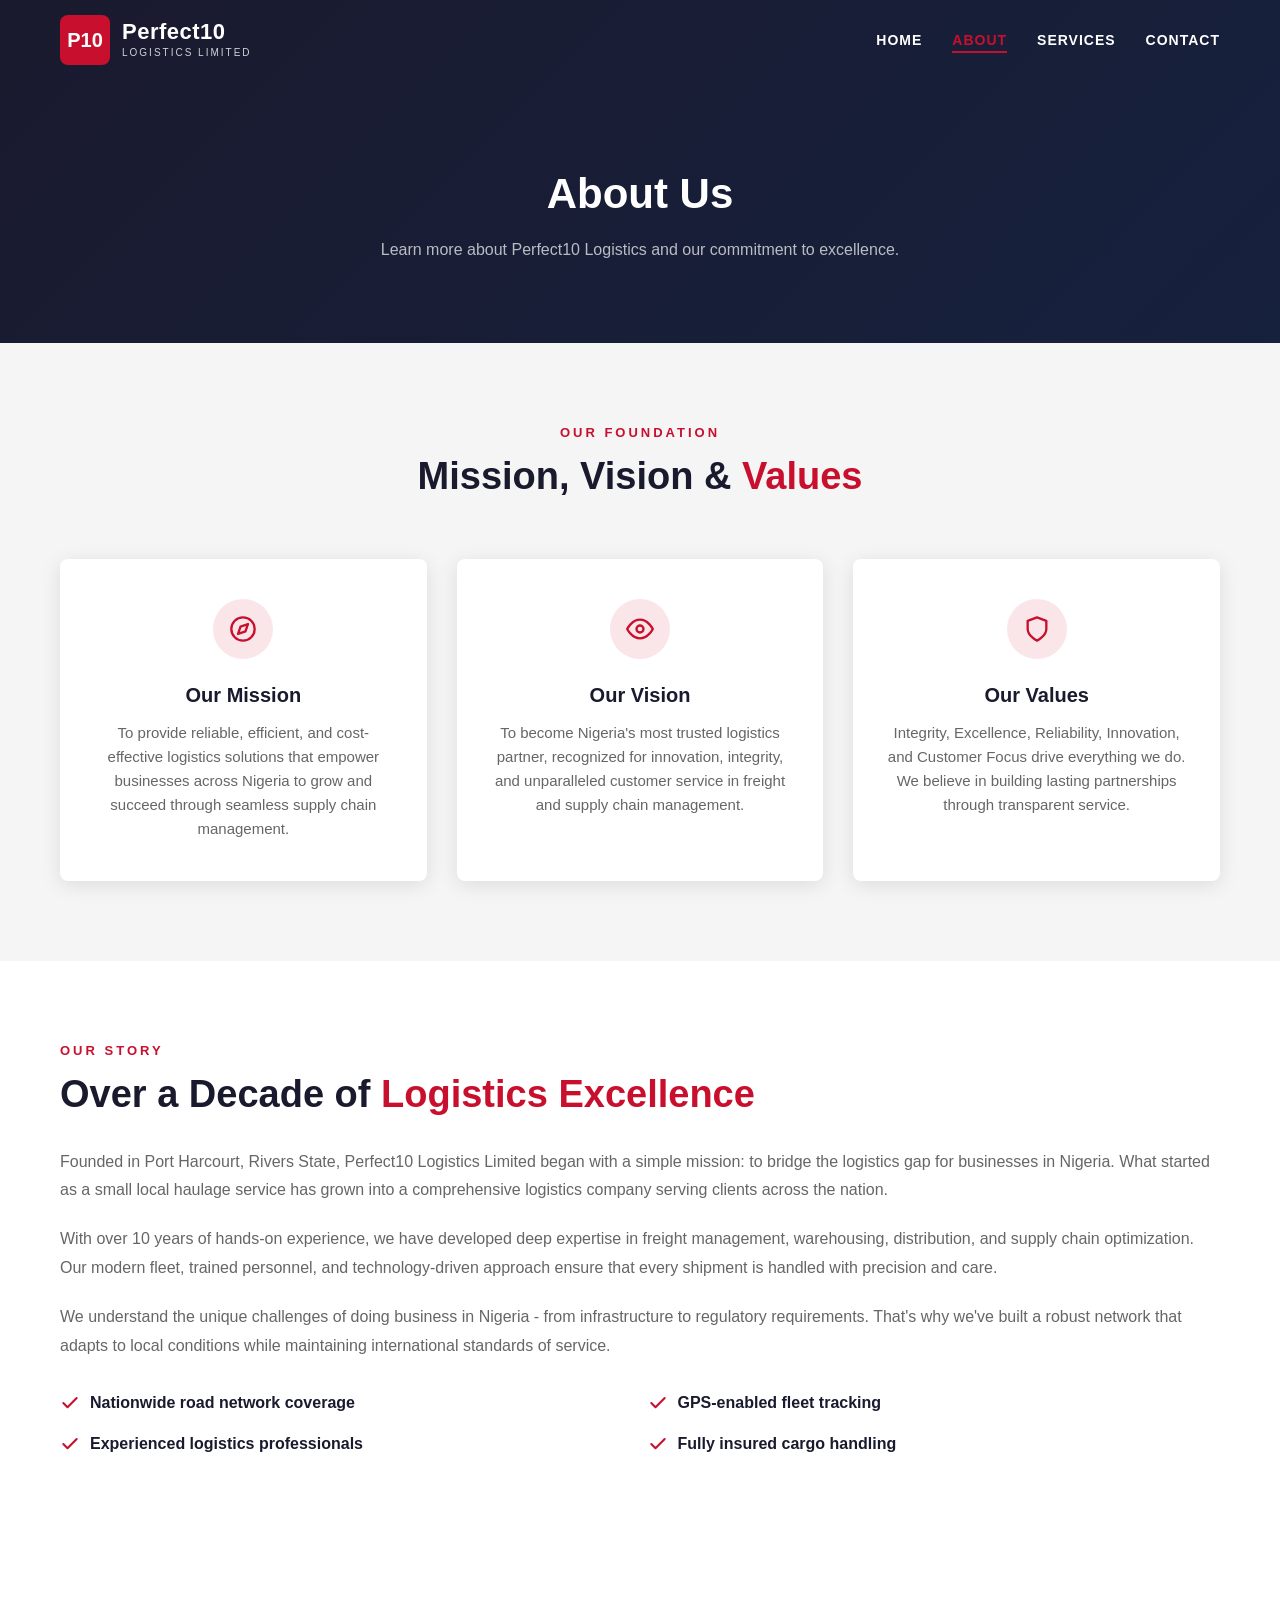
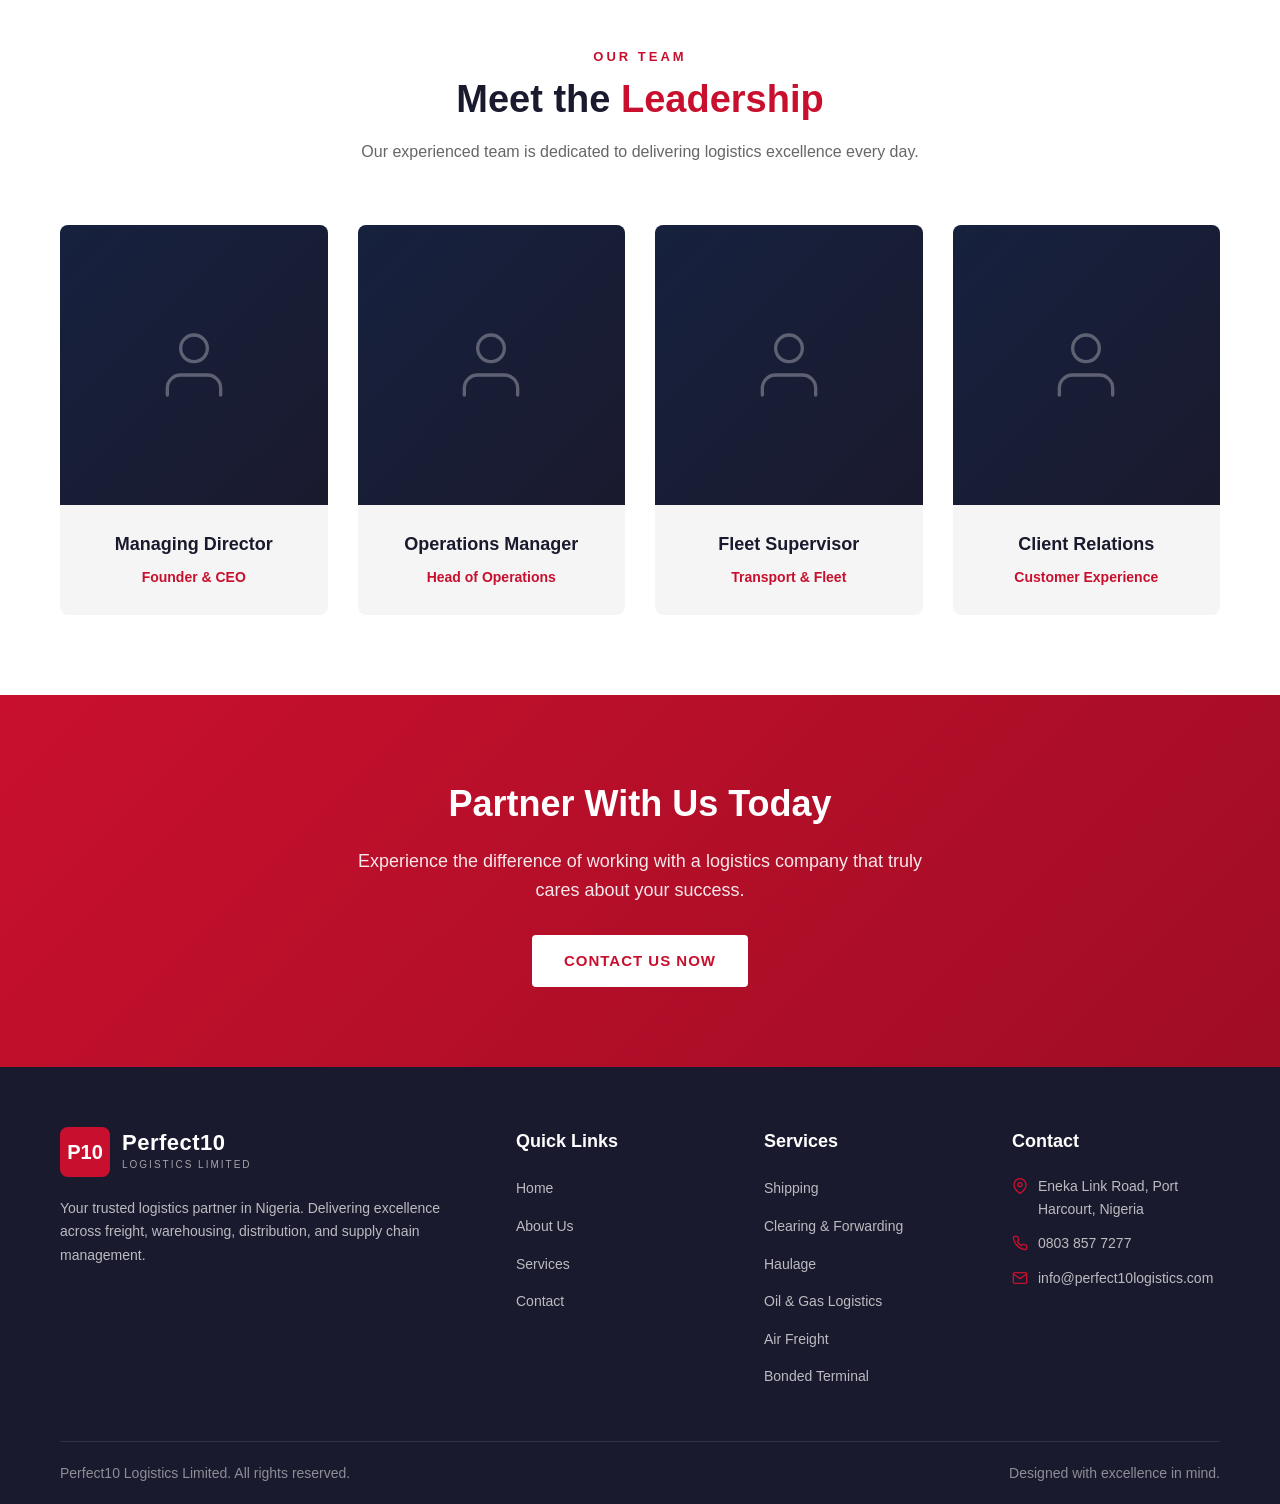
==== about.html @ dbb5bce8 "Initial commit" ====
<!DOCTYPE html>
<html lang="en">
<head>
  <meta charset="UTF-8">
  <meta name="viewport" content="width=device-width, initial-scale=1.0">
  <title>About Us - Perfect10 Logistics Limited</title>
  <meta name="description" content="Learn about Perfect10 Logistics Limited, our mission, vision, and the team behind our reliable logistics services in Nigeria.">
  <link rel="stylesheet" href="css/style.css">
</head>
<body>

  <!-- Navigation -->
  <nav class="navbar">
    <div class="container">
      <a href="index.html" class="logo">
        <div class="logo-icon">P10</div>
        <div class="logo-text-wrap">
          <span class="logo-text">Perfect10</span>
          <span class="logo-tagline">Logistics Limited</span>
        </div>
      </a>
      <ul class="nav-links">
        <li><a href="index.html">Home</a></li>
        <li><a href="about.html" class="active">About</a></li>
        <li><a href="services.html">Services</a></li>
        <li><a href="contact.html">Contact</a></li>
      </ul>
      <button class="mobile-menu-btn" aria-label="Toggle menu">
        <span></span>
        <span></span>
        <span></span>
      </button>
    </div>
  </nav>

  <!-- Page Banner -->
  <section class="page-banner">
    <div class="container">
      <h1>About Us</h1>
      <p>Learn more about Perfect10 Logistics and our commitment to excellence.</p>
    </div>
  </section>

  <!-- Mission/Vision/Values -->
  <section class="mission-section section-padding">
    <div class="container">
      <div class="section-header reveal">
        <div class="section-label">Our Foundation</div>
        <h2 class="section-title">Mission, Vision &amp; <span>Values</span></h2>
      </div>
      <div class="mission-grid">
        <div class="mission-card reveal">
          <div class="icon">
            <svg viewBox="0 0 24 24" fill="none" stroke="currentColor" stroke-width="2" stroke-linecap="round" stroke-linejoin="round"><circle cx="12" cy="12" r="10"></circle><polygon points="16.24 7.76 14.12 14.12 7.76 16.24 9.88 9.88 16.24 7.76"></polygon></svg>
          </div>
          <h3>Our Mission</h3>
          <p>To provide reliable, efficient, and cost-effective logistics solutions that empower businesses across Nigeria to grow and succeed through seamless supply chain management.</p>
        </div>
        <div class="mission-card reveal">
          <div class="icon">
            <svg viewBox="0 0 24 24" fill="none" stroke="currentColor" stroke-width="2" stroke-linecap="round" stroke-linejoin="round"><path d="M1 12s4-8 11-8 11 8 11 8-4 8-11 8-11-8-11-8z"></path><circle cx="12" cy="12" r="3"></circle></svg>
          </div>
          <h3>Our Vision</h3>
          <p>To become Nigeria's most trusted logistics partner, recognized for innovation, integrity, and unparalleled customer service in freight and supply chain management.</p>
        </div>
        <div class="mission-card reveal">
          <div class="icon">
            <svg viewBox="0 0 24 24" fill="none" stroke="currentColor" stroke-width="2" stroke-linecap="round" stroke-linejoin="round"><path d="M12 22s8-4 8-10V5l-8-3-8 3v7c0 6 8 10 8 10z"></path></svg>
          </div>
          <h3>Our Values</h3>
          <p>Integrity, Excellence, Reliability, Innovation, and Customer Focus drive everything we do. We believe in building lasting partnerships through transparent service.</p>
        </div>
      </div>
    </div>
  </section>

  <!-- About Detail -->
  <section class="about-section section-padding">
    <div class="container">
      <div class="about-content reveal">
        <div class="section-header left">
          <div class="section-label">Our Story</div>
          <h2 class="section-title">Over a Decade of <span>Logistics Excellence</span></h2>
        </div>
        <p class="about-text">Founded in Port Harcourt, Rivers State, Perfect10 Logistics Limited began with a simple mission: to bridge the logistics gap for businesses in Nigeria. What started as a small local haulage service has grown into a comprehensive logistics company serving clients across the nation.</p>
        <p class="about-text">With over 10 years of hands-on experience, we have developed deep expertise in freight management, warehousing, distribution, and supply chain optimization. Our modern fleet, trained personnel, and technology-driven approach ensure that every shipment is handled with precision and care.</p>
        <p class="about-text">We understand the unique challenges of doing business in Nigeria - from infrastructure to regulatory requirements. That's why we've built a robust network that adapts to local conditions while maintaining international standards of service.</p>
        <div class="about-features">
          <div class="about-feature-item">
            <svg viewBox="0 0 24 24" fill="none" stroke="currentColor" stroke-width="2.5" stroke-linecap="round" stroke-linejoin="round"><polyline points="20 6 9 17 4 12"></polyline></svg>
            Nationwide road network coverage
          </div>
          <div class="about-feature-item">
            <svg viewBox="0 0 24 24" fill="none" stroke="currentColor" stroke-width="2.5" stroke-linecap="round" stroke-linejoin="round"><polyline points="20 6 9 17 4 12"></polyline></svg>
            GPS-enabled fleet tracking
          </div>
          <div class="about-feature-item">
            <svg viewBox="0 0 24 24" fill="none" stroke="currentColor" stroke-width="2.5" stroke-linecap="round" stroke-linejoin="round"><polyline points="20 6 9 17 4 12"></polyline></svg>
            Experienced logistics professionals
          </div>
          <div class="about-feature-item">
            <svg viewBox="0 0 24 24" fill="none" stroke="currentColor" stroke-width="2.5" stroke-linecap="round" stroke-linejoin="round"><polyline points="20 6 9 17 4 12"></polyline></svg>
            Fully insured cargo handling
          </div>
        </div>
      </div>
    </div>
  </section>

  <!-- Team Section -->
  <section class="team-section section-padding">
    <div class="container">
      <div class="section-header reveal">
        <div class="section-label">Our Team</div>
        <h2 class="section-title">Meet the <span>Leadership</span></h2>
        <p class="section-desc">Our experienced team is dedicated to delivering logistics excellence every day.</p>
      </div>
      <div class="team-grid">
        <div class="team-card reveal">
          <div class="team-img">
            <svg viewBox="0 0 24 24" fill="none" stroke="currentColor" stroke-width="1" stroke-linecap="round" stroke-linejoin="round"><path d="M20 21v-2a4 4 0 0 0-4-4H8a4 4 0 0 0-4 4v2"></path><circle cx="12" cy="7" r="4"></circle></svg>
          </div>
          <div class="team-info">
            <h4> Managing Director</h4>
            <span>Founder &amp; CEO</span>
          </div>
        </div>
        <div class="team-card reveal">
          <div class="team-img">
            <svg viewBox="0 0 24 24" fill="none" stroke="currentColor" stroke-width="1" stroke-linecap="round" stroke-linejoin="round"><path d="M20 21v-2a4 4 0 0 0-4-4H8a4 4 0 0 0-4 4v2"></path><circle cx="12" cy="7" r="4"></circle></svg>
          </div>
          <div class="team-info">
            <h4>Operations Manager</h4>
            <span>Head of Operations</span>
          </div>
        </div>
        <div class="team-card reveal">
          <div class="team-img">
            <svg viewBox="0 0 24 24" fill="none" stroke="currentColor" stroke-width="1" stroke-linecap="round" stroke-linejoin="round"><path d="M20 21v-2a4 4 0 0 0-4-4H8a4 4 0 0 0-4 4v2"></path><circle cx="12" cy="7" r="4"></circle></svg>
          </div>
          <div class="team-info">
            <h4>Fleet Supervisor</h4>
            <span>Transport &amp; Fleet</span>
          </div>
        </div>
        <div class="team-card reveal">
          <div class="team-img">
            <svg viewBox="0 0 24 24" fill="none" stroke="currentColor" stroke-width="1" stroke-linecap="round" stroke-linejoin="round"><path d="M20 21v-2a4 4 0 0 0-4-4H8a4 4 0 0 0-4 4v2"></path><circle cx="12" cy="7" r="4"></circle></svg>
          </div>
          <div class="team-info">
            <h4>Client Relations</h4>
            <span>Customer Experience</span>
          </div>
        </div>
      </div>
    </div>
  </section>

  <!-- CTA -->
  <section class="cta-section">
    <div class="container">
      <h2 class="cta-title">Partner With Us Today</h2>
      <p class="cta-desc">Experience the difference of working with a logistics company that truly cares about your success.</p>
      <a href="contact.html" class="btn">Contact Us Now</a>
    </div>
  </section>

  <!-- Footer -->
  <footer class="footer">
    <div class="container">
      <div class="footer-grid">
        <div class="footer-brand">
          <a href="index.html" class="logo">
            <div class="logo-icon">P10</div>
            <div class="logo-text-wrap">
              <span class="logo-text">Perfect10</span>
              <span class="logo-tagline">Logistics Limited</span>
            </div>
          </a>
          <p>Your trusted logistics partner in Nigeria. Delivering excellence across freight, warehousing, distribution, and supply chain management.</p>
        </div>
        <div class="footer-col">
          <h4 class="footer-title">Quick Links</h4>
          <ul class="footer-links">
            <li><a href="index.html">Home</a></li>
            <li><a href="about.html">About Us</a></li>
            <li><a href="services.html">Services</a></li>
            <li><a href="contact.html">Contact</a></li>
          </ul>
        </div>
        <div class="footer-col">
          <h4 class="footer-title">Services</h4>
          <ul class="footer-links">
            <li><a href="services.html">Shipping</a></li>
            <li><a href="services.html">Clearing &amp; Forwarding</a></li>
            <li><a href="services.html">Haulage</a></li>
            <li><a href="services.html">Oil &amp; Gas Logistics</a></li>
            <li><a href="services.html">Air Freight</a></li>
            <li><a href="services.html">Bonded Terminal</a></li>
          </ul>
        </div>
        <div class="footer-col">
          <h4 class="footer-title">Contact</h4>
          <ul class="footer-contact">
            <li>
              <svg viewBox="0 0 24 24" fill="none" stroke="currentColor" stroke-width="2" stroke-linecap="round" stroke-linejoin="round"><path d="M21 10c0 7-9 13-9 13s-9-6-9-13a9 9 0 0 1 18 0z"></path><circle cx="12" cy="10" r="3"></circle></svg>
              Eneka Link Road, Port Harcourt, Nigeria
            </li>
            <li>
              <svg viewBox="0 0 24 24" fill="none" stroke="currentColor" stroke-width="2" stroke-linecap="round" stroke-linejoin="round"><path d="M22 16.92v3a2 2 0 0 1-2.18 2 19.79 19.79 0 0 1-8.63-3.07 19.5 19.5 0 0 1-6-6 19.79 19.79 0 0 1-3.07-8.67A2 2 0 0 1 4.11 2h3a2 2 0 0 1 2 1.72 12.84 12.84 0 0 0 .7 2.81 2 2 0 0 1-.45 2.11L8.09 9.91a16 16 0 0 0 6 6l1.27-1.27a2 2 0 0 1 2.11-.45 12.84 12.84 0 0 0 2.81.7A2 2 0 0 1 22 16.92z"></path></svg>
              0803 857 7277
            </li>
            <li>
              <svg viewBox="0 0 24 24" fill="none" stroke="currentColor" stroke-width="2" stroke-linecap="round" stroke-linejoin="round"><path d="M4 4h16c1.1 0 2 .9 2 2v12c0 1.1-.9 2-2 2H4c-1.1 0-2-.9-2-2V6c0-1.1.9-2 2-2z"></path><polyline points="22,6 12,13 2,6"></polyline></svg>
              info@perfect10logistics.com
            </li>
          </ul>
        </div>
      </div>
      <div class="footer-bottom">
        <p> Perfect10 Logistics Limited. All rights reserved.</p>
        <p>Designed with excellence in mind.</p>
      </div>
    </div>
  </footer>

  <script src="js/main.js"></script>
</body>
</html>
---- css/style.css ----
/* ========================================
   Perfect10 Logistics Limited
   Global Stylesheet
   ======================================== */

/* CSS Variables */
:root {
  --primary-red: #C8102E;
  --primary-red-dark: #A00D24;
  --dark: #1a1a2e;
  --dark-secondary: #16213e;
  --white: #ffffff;
  --light-gray: #f5f5f5;
  --medium-gray: #e0e0e0;
  --text-dark: #333333;
  --text-muted: #666666;
  --accent-gold: #d4af37;
  --transition: all 0.3s ease;
  --shadow: 0 4px 20px rgba(0,0,0,0.1);
  --shadow-hover: 0 8px 30px rgba(0,0,0,0.15);
}

/* Reset & Base */
* {
  margin: 0;
  padding: 0;
  box-sizing: border-box;
}

html {
  scroll-behavior: smooth;
}

body {
  font-family: 'Segoe UI', Tahoma, Geneva, Verdana, sans-serif;
  color: var(--text-dark);
  line-height: 1.6;
  background: var(--white);
  overflow-x: hidden;
}

a {
  text-decoration: none;
  color: inherit;
  transition: var(--transition);
}

ul {
  list-style: none;
}

img {
  max-width: 100%;
  height: auto;
}

.container {
  max-width: 1200px;
  margin: 0 auto;
  padding: 0 20px;
}

.section-padding {
  padding: 80px 0;
}

.text-center {
  text-align: center;
}

/* ========================================
   Buttons
   ======================================== */
.btn {
  display: inline-block;
  padding: 14px 32px;
  border-radius: 4px;
  font-weight: 600;
  font-size: 15px;
  text-transform: uppercase;
  letter-spacing: 1px;
  cursor: pointer;
  transition: var(--transition);
  border: none;
}

.btn-primary {
  background: var(--primary-red);
  color: var(--white);
}

.btn-primary:hover {
  background: var(--primary-red-dark);
  transform: translateY(-2px);
  box-shadow: var(--shadow-hover);
}

.btn-outline {
  background: transparent;
  color: var(--white);
  border: 2px solid var(--white);
}

.btn-outline:hover {
  background: var(--white);
  color: var(--dark);
}

.btn-dark {
  background: var(--dark);
  color: var(--white);
}

.btn-dark:hover {
  background: var(--primary-red);
}

/* ========================================
   Navigation
   ======================================== */
.navbar {
  position: fixed;
  top: 0;
  left: 0;
  width: 100%;
  z-index: 1000;
  padding: 15px 0;
  transition: var(--transition);
  background: transparent;
}

.navbar.scrolled {
  background: var(--white);
  box-shadow: var(--shadow);
  padding: 10px 0;
}

.navbar.scrolled .logo-text,
.navbar.scrolled .nav-links a {
  color: var(--dark);
}

.navbar.scrolled .logo-tagline {
  color: var(--text-muted);
}

.navbar .container {
  display: flex;
  justify-content: space-between;
  align-items: center;
}

.logo {
  display: flex;
  align-items: center;
  gap: 12px;
}

.logo-icon {
  width: 50px;
  height: 50px;
  background: var(--primary-red);
  border-radius: 8px;
  display: flex;
  align-items: center;
  justify-content: center;
  color: var(--white);
  font-weight: bold;
  font-size: 20px;
  flex-shrink: 0;
}

.logo-text-wrap {
  display: flex;
  flex-direction: column;
}

.logo-text {
  font-size: 22px;
  font-weight: 800;
  color: var(--white);
  line-height: 1.2;
  letter-spacing: 0.5px;
}

.logo-tagline {
  font-size: 10px;
  color: rgba(255,255,255,0.8);
  text-transform: uppercase;
  letter-spacing: 2px;
  font-weight: 500;
}

.nav-links {
  display: flex;
  gap: 30px;
  align-items: center;
}

.nav-links a {
  color: var(--white);
  font-weight: 600;
  font-size: 14px;
  text-transform: uppercase;
  letter-spacing: 1px;
  position: relative;
}

.nav-links a::after {
  content: '';
  position: absolute;
  bottom: -5px;
  left: 0;
  width: 0;
  height: 2px;
  background: var(--primary-red);
  transition: var(--transition);
}

.nav-links a:hover::after,
.nav-links a.active::after {
  width: 100%;
}

.nav-links a:hover,
.nav-links a.active {
  color: var(--primary-red);
}

.navbar.scrolled .nav-links a:hover,
.navbar.scrolled .nav-links a.active {
  color: var(--primary-red);
}

.mobile-menu-btn {
  display: none;
  background: none;
  border: none;
  cursor: pointer;
  padding: 5px;
}

.mobile-menu-btn span {
  display: block;
  width: 25px;
  height: 3px;
  background: var(--white);
  margin: 5px 0;
  transition: var(--transition);
  border-radius: 2px;
}

.navbar.scrolled .mobile-menu-btn span {
  background: var(--dark);
}

/* ========================================
   Hero Section
   ======================================== */
.hero {
  min-height: 100vh;
  background: linear-gradient(135deg, var(--dark) 0%, var(--dark-secondary) 50%, #1a1a2e 100%);
  display: flex;
  align-items: center;
  position: relative;
  overflow: hidden;
  padding-top: 80px;
}

.hero-video {
  position: absolute;
  top: 50%;
  left: 50%;
  min-width: 100%;
  min-height: 100%;
  width: auto;
  height: auto;
  transform: translate(-50%, -50%);
  object-fit: cover;
  z-index: 0;
}

.hero-video::after {
  content: '';
  position: absolute;
  top: 0;
  left: 0;
  width: 100%;
  height: 100%;
  background: linear-gradient(135deg, rgba(26, 26, 46, 0.55) 0%, rgba(22, 33, 62, 0.45) 50%, rgba(0, 0, 0, 0.35) 100%);
  z-index: 1;
}

.hero .container {
  position: relative;
  z-index: 2;
  display: flex;
  align-items: center;
  justify-content: center;
}

.hero-content {
  max-width: 720px;
  text-align: center;
  background: rgba(0, 0, 0, 0.35);
  padding: 40px 50px;
  border-radius: 12px;
  backdrop-filter: blur(4px);
  border: 1px solid rgba(255, 255, 255, 0.06);
}

.hero-subtitle {
  color: var(--primary-red);
  font-size: 14px;
  font-weight: 700;
  text-transform: uppercase;
  letter-spacing: 3px;
  margin-bottom: 15px;
  display: flex;
  align-items: center;
  justify-content: center;
  gap: 10px;
}

.hero-subtitle::before {
  content: '';
  display: inline-block;
  width: 40px;
  height: 3px;
  background: var(--primary-red);
}

.hero-title {
  font-size: 52px;
  font-weight: 800;
  color: var(--white);
  line-height: 1.15;
  margin-bottom: 20px;
}

.hero-title span {
  color: var(--primary-red);
}

.hero-desc {
  font-size: 18px;
  color: rgba(255,255,255,0.8);
  margin-bottom: 35px;
  line-height: 1.7;
}

.hero-buttons {
  display: flex;
  gap: 15px;
  flex-wrap: wrap;
}

.hero-stats {
  position: absolute;
  bottom: 0;
  left: 0;
  width: 100%;
  background: rgba(255,255,255,0.05);
  backdrop-filter: blur(10px);
  border-top: 1px solid rgba(255,255,255,0.1);
  padding: 30px 0;
}

.hero-stats .container {
  display: flex;
  justify-content: space-around;
  flex-wrap: wrap;
  gap: 20px;
}

.stat-item {
  text-align: center;
}

.stat-number {
  font-size: 36px;
  font-weight: 800;
  color: var(--primary-red);
  display: block;
  line-height: 1;
}

.stat-label {
  font-size: 13px;
  color: rgba(255,255,255,0.7);
  text-transform: uppercase;
  letter-spacing: 1px;
  margin-top: 5px;
}

/* ========================================
   Section Headers
   ======================================== */
.section-header {
  text-align: center;
  max-width: 700px;
  margin: 0 auto 60px;
}

.section-header.left {
  text-align: left;
  margin-left: 0;
}

.section-label {
  color: var(--primary-red);
  font-size: 13px;
  font-weight: 700;
  text-transform: uppercase;
  letter-spacing: 3px;
  margin-bottom: 10px;
}

.section-title {
  font-size: 38px;
  font-weight: 800;
  color: var(--dark);
  line-height: 1.2;
  margin-bottom: 15px;
}

.section-title span {
  color: var(--primary-red);
}

.section-desc {
  color: var(--text-muted);
  font-size: 16px;
  line-height: 1.7;
}

/* ========================================
   Services Section
   ======================================== */
.services-section {
  background: var(--light-gray);
}

.services-grid {
  display: grid;
  grid-template-columns: repeat(auto-fit, minmax(280px, 1fr));
  gap: 30px;
}

.service-card {
  background: var(--white);
  padding: 40px 30px;
  border-radius: 8px;
  text-align: center;
  transition: var(--transition);
  border-bottom: 4px solid transparent;
  box-shadow: var(--shadow);
}

.service-card:hover {
  transform: translateY(-8px);
  box-shadow: var(--shadow-hover);
  border-bottom-color: var(--primary-red);
}

.service-icon {
  width: 70px;
  height: 70px;
  background: rgba(200, 16, 46, 0.1);
  border-radius: 50%;
  display: flex;
  align-items: center;
  justify-content: center;
  margin: 0 auto 20px;
  transition: var(--transition);
}

.service-card:hover .service-icon {
  background: var(--primary-red);
}

.service-icon svg {
  width: 32px;
  height: 32px;
  color: var(--primary-red);
  transition: var(--transition);
}

.service-card:hover .service-icon svg {
  color: var(--white);
}

.service-title {
  font-size: 20px;
  font-weight: 700;
  color: var(--dark);
  margin-bottom: 12px;
}

.service-desc {
  color: var(--text-muted);
  font-size: 15px;
  line-height: 1.6;
}

/* ========================================
   About Section
   ======================================== */
.about-section .container {
  display: flex;
  align-items: center;
  gap: 60px;
}

.about-image {
  flex: 1;
  position: relative;
}

.about-image-main {
  width: 100%;
  height: 450px;
  background: linear-gradient(135deg, var(--dark) 0%, var(--dark-secondary) 100%);
  border-radius: 8px;
  display: flex;
  align-items: center;
  justify-content: center;
  position: relative;
  overflow: hidden;
}

.about-image-main svg {
  width: 200px;
  height: 200px;
  color: var(--primary-red);
  opacity: 0.8;
}

.about-image-badge {
  position: absolute;
  bottom: -25px;
  right: -25px;
  background: var(--primary-red);
  color: var(--white);
  padding: 25px 30px;
  border-radius: 8px;
  text-align: center;
  box-shadow: var(--shadow-hover);
}

.about-image-badge .years {
  font-size: 36px;
  font-weight: 800;
  line-height: 1;
}

.about-image-badge .years-text {
  font-size: 13px;
  text-transform: uppercase;
  letter-spacing: 1px;
}

.about-content {
  flex: 1;
}

.about-content .section-header {
  margin-bottom: 30px;
}

.about-text {
  color: var(--text-muted);
  margin-bottom: 20px;
  line-height: 1.8;
}

.about-features {
  display: grid;
  grid-template-columns: 1fr 1fr;
  gap: 15px;
  margin: 30px 0;
}

.about-feature-item {
  display: flex;
  align-items: center;
  gap: 10px;
  font-weight: 600;
  color: var(--dark);
}

.about-feature-item svg {
  width: 20px;
  height: 20px;
  color: var(--primary-red);
  flex-shrink: 0;
}

/* ========================================
   Why Choose Us
   ======================================== */
.why-section {
  background: linear-gradient(135deg, var(--dark) 0%, var(--dark-secondary) 100%);
  color: var(--white);
}

.why-section .section-title {
  color: var(--white);
}

.why-section .section-desc {
  color: rgba(255,255,255,0.7);
}

.why-grid {
  display: grid;
  grid-template-columns: repeat(auto-fit, minmax(250px, 1fr));
  gap: 30px;
}

.why-card {
  background: rgba(255,255,255,0.05);
  padding: 35px;
  border-radius: 8px;
  border: 1px solid rgba(255,255,255,0.1);
  transition: var(--transition);
}

.why-card:hover {
  background: rgba(255,255,255,0.1);
  border-color: var(--primary-red);
  transform: translateY(-5px);
}

.why-icon {
  width: 55px;
  height: 55px;
  background: var(--primary-red);
  border-radius: 8px;
  display: flex;
  align-items: center;
  justify-content: center;
  margin-bottom: 20px;
}

.why-icon svg {
  width: 26px;
  height: 26px;
  color: var(--white);
}

.why-title {
  font-size: 18px;
  font-weight: 700;
  margin-bottom: 10px;
}

.why-desc {
  font-size: 14px;
  color: rgba(255,255,255,0.7);
  line-height: 1.6;
}

/* ========================================
   Process Section
   ======================================== */
.process-section {
  background: var(--white);
}

.process-steps {
  display: flex;
  justify-content: space-between;
  gap: 20px;
  position: relative;
}

.process-steps::before {
  content: '';
  position: absolute;
  top: 40px;
  left: 10%;
  width: 80%;
  height: 2px;
  background: var(--medium-gray);
  z-index: 0;
}

.process-step {
  flex: 1;
  text-align: center;
  position: relative;
  z-index: 1;
}

.step-number {
  width: 80px;
  height: 80px;
  background: var(--white);
  border: 3px solid var(--primary-red);
  border-radius: 50%;
  display: flex;
  align-items: center;
  justify-content: center;
  margin: 0 auto 20px;
  font-size: 28px;
  font-weight: 800;
  color: var(--primary-red);
  transition: var(--transition);
}

.process-step:hover .step-number {
  background: var(--primary-red);
  color: var(--white);
}

.step-title {
  font-size: 18px;
  font-weight: 700;
  color: var(--dark);
  margin-bottom: 8px;
}

.step-desc {
  font-size: 14px;
  color: var(--text-muted);
}

/* ========================================
   Testimonials
   ======================================== */
.testimonials-section {
  background: var(--light-gray);
}

.testimonials-grid {
  display: grid;
  grid-template-columns: repeat(auto-fit, minmax(350px, 1fr));
  gap: 30px;
}

.testimonial-card {
  background: var(--white);
  padding: 35px;
  border-radius: 8px;
  box-shadow: var(--shadow);
  position: relative;
}

.testimonial-card::before {
  content: '"';
  font-size: 80px;
  color: var(--primary-red);
  opacity: 0.2;
  position: absolute;
  top: 10px;
  left: 20px;
  font-family: Georgia, serif;
  line-height: 1;
}

.testimonial-text {
  font-size: 15px;
  color: var(--text-muted);
  line-height: 1.7;
  margin-bottom: 20px;
  position: relative;
  z-index: 1;
  padding-top: 20px;
}

.testimonial-author {
  display: flex;
  align-items: center;
  gap: 15px;
}

.author-avatar {
  width: 50px;
  height: 50px;
  background: var(--primary-red);
  border-radius: 50%;
  display: flex;
  align-items: center;
  justify-content: center;
  color: var(--white);
  font-weight: 700;
  font-size: 18px;
}

.author-info h4 {
  font-size: 16px;
  color: var(--dark);
  margin-bottom: 3px;
}

.author-info span {
  font-size: 13px;
  color: var(--text-muted);
}

/* ========================================
   CTA Section
   ======================================== */
.cta-section {
  background: linear-gradient(135deg, var(--primary-red) 0%, var(--primary-red-dark) 100%);
  padding: 80px 0;
  text-align: center;
  color: var(--white);
}

.cta-title {
  font-size: 36px;
  font-weight: 800;
  margin-bottom: 15px;
}

.cta-desc {
  font-size: 18px;
  opacity: 0.9;
  margin-bottom: 30px;
  max-width: 600px;
  margin-left: auto;
  margin-right: auto;
}

.cta-section .btn {
  background: var(--white);
  color: var(--primary-red);
}

.cta-section .btn:hover {
  background: var(--dark);
  color: var(--white);
}

/* ========================================
   Contact Section
   ======================================== */
.contact-section {
  background: var(--white);
}

.contact-grid {
  display: grid;
  grid-template-columns: 1fr 1fr;
  gap: 50px;
}

.contact-info-card {
  background: var(--dark);
  color: var(--white);
  padding: 40px;
  border-radius: 8px;
}

.contact-info-card h3 {
  font-size: 24px;
  margin-bottom: 10px;
}

.contact-info-card .sub {
  color: rgba(255,255,255,0.7);
  margin-bottom: 30px;
}

.contact-item {
  display: flex;
  align-items: flex-start;
  gap: 15px;
  margin-bottom: 25px;
}

.contact-item svg {
  width: 22px;
  height: 22px;
  color: var(--primary-red);
  flex-shrink: 0;
  margin-top: 3px;
}

.contact-item div strong {
  display: block;
  font-size: 15px;
  margin-bottom: 3px;
}

.contact-item div span {
  font-size: 14px;
  color: rgba(255,255,255,0.7);
}

.contact-form-wrap {
  padding: 10px 0;
}

.form-group {
  margin-bottom: 20px;
}

.form-group label {
  display: block;
  font-size: 14px;
  font-weight: 600;
  color: var(--dark);
  margin-bottom: 6px;
}

.form-group input,
.form-group textarea,
.form-group select {
  width: 100%;
  padding: 14px 16px;
  border: 1px solid var(--medium-gray);
  border-radius: 4px;
  font-size: 15px;
  font-family: inherit;
  transition: var(--transition);
  background: var(--white);
}

.form-group input:focus,
.form-group textarea:focus,
.form-group select:focus {
  outline: none;
  border-color: var(--primary-red);
  box-shadow: 0 0 0 3px rgba(200, 16, 46, 0.1);
}

.form-group textarea {
  resize: vertical;
  min-height: 120px;
}

.form-row {
  display: grid;
  grid-template-columns: 1fr 1fr;
  gap: 15px;
}

/* ========================================
   Footer
   ======================================== */
.footer {
  background: var(--dark);
  color: var(--white);
  padding: 60px 0 0;
}

.footer-grid {
  display: grid;
  grid-template-columns: 2fr 1fr 1fr 1fr;
  gap: 40px;
  margin-bottom: 40px;
}

.footer-brand .logo {
  margin-bottom: 20px;
}

.footer-brand .logo-text {
  color: var(--white);
}

.footer-brand .logo-tagline {
  color: rgba(255,255,255,0.6);
}

.footer-brand p {
  color: rgba(255,255,255,0.7);
  font-size: 14px;
  line-height: 1.7;
  margin-bottom: 20px;
}

.footer-title {
  font-size: 18px;
  font-weight: 700;
  margin-bottom: 20px;
  color: var(--white);
}

.footer-links li {
  margin-bottom: 12px;
}

.footer-links a {
  color: rgba(255,255,255,0.7);
  font-size: 14px;
  transition: var(--transition);
}

.footer-links a:hover {
  color: var(--primary-red);
  padding-left: 5px;
}

.footer-contact li {
  display: flex;
  align-items: flex-start;
  gap: 10px;
  margin-bottom: 12px;
  color: rgba(255,255,255,0.7);
  font-size: 14px;
}

.footer-contact svg {
  width: 16px;
  height: 16px;
  color: var(--primary-red);
  flex-shrink: 0;
  margin-top: 3px;
}

.footer-bottom {
  border-top: 1px solid rgba(255,255,255,0.1);
  padding: 20px 0;
  display: flex;
  justify-content: space-between;
  align-items: center;
  flex-wrap: wrap;
  gap: 10px;
}

.footer-bottom p {
  font-size: 14px;
  color: rgba(255,255,255,0.5);
}

/* ========================================
   Page Banner
   ======================================== */
.page-banner {
  background: linear-gradient(135deg, var(--dark) 0%, var(--dark-secondary) 100%);
  padding: 160px 0 80px;
  text-align: center;
  color: var(--white);
}

.page-banner h1 {
  font-size: 42px;
  font-weight: 800;
  margin-bottom: 10px;
}

.page-banner p {
  font-size: 16px;
  color: rgba(255,255,255,0.7);
}

/* ========================================
   About Page
   ======================================== */
.mission-section {
  background: var(--light-gray);
}

.mission-grid {
  display: grid;
  grid-template-columns: repeat(3, 1fr);
  gap: 30px;
}

.mission-card {
  background: var(--white);
  padding: 40px 30px;
  border-radius: 8px;
  text-align: center;
  box-shadow: var(--shadow);
  transition: var(--transition);
}

.mission-card:hover {
  transform: translateY(-5px);
  box-shadow: var(--shadow-hover);
}

.mission-card .icon {
  width: 60px;
  height: 60px;
  background: rgba(200, 16, 46, 0.1);
  border-radius: 50%;
  display: flex;
  align-items: center;
  justify-content: center;
  margin: 0 auto 20px;
}

.mission-card .icon svg {
  width: 28px;
  height: 28px;
  color: var(--primary-red);
}

.mission-card h3 {
  font-size: 20px;
  margin-bottom: 10px;
  color: var(--dark);
}

.mission-card p {
  color: var(--text-muted);
  font-size: 15px;
  line-height: 1.6;
}

.team-section {
  background: var(--white);
}

.team-grid {
  display: grid;
  grid-template-columns: repeat(auto-fit, minmax(250px, 1fr));
  gap: 30px;
}

.team-card {
  background: var(--light-gray);
  border-radius: 8px;
  overflow: hidden;
  text-align: center;
  transition: var(--transition);
}

.team-card:hover {
  transform: translateY(-5px);
  box-shadow: var(--shadow-hover);
}

.team-card .team-img {
  width: 100%;
  height: 280px;
  background: linear-gradient(135deg, var(--dark-secondary), var(--dark));
  display: flex;
  align-items: center;
  justify-content: center;
}

.team-card .team-img svg {
  width: 80px;
  height: 80px;
  color: rgba(255,255,255,0.3);
}

.team-card .team-info {
  padding: 25px;
}

.team-card h4 {
  font-size: 18px;
  color: var(--dark);
  margin-bottom: 5px;
}

.team-card span {
  color: var(--primary-red);
  font-size: 14px;
  font-weight: 600;
}

/* ========================================
   Services Page
   ======================================== */
.service-detail-card {
  display: flex;
  gap: 40px;
  background: var(--white);
  border-radius: 8px;
  overflow: hidden;
  box-shadow: var(--shadow);
  margin-bottom: 30px;
  transition: var(--transition);
}

.service-detail-card:hover {
  box-shadow: var(--shadow-hover);
}

.service-detail-card:nth-child(even) {
  flex-direction: row-reverse;
}

.service-detail-img {
  flex: 1;
  min-height: 300px;
  background: linear-gradient(135deg, var(--dark), var(--dark-secondary));
  display: flex;
  align-items: center;
  justify-content: center;
  position: relative;
  overflow: hidden;
}

/* Service-specific visual backgrounds - Image based with overlay */
.service-detail-img.shipping-bg {
  background: linear-gradient(135deg, rgba(26,42,58,0.8) 0%, rgba(13,33,55,0.8) 100%), url('../images/shipping.jpg');
  background-size: cover;
  background-position: center;
}
.service-detail-img.shipping-bg::before {
  content: '';
  position: absolute;
  top: 0; left: 0; right: 0; bottom: 0;
  background: url("data:image/svg+xml,%3Csvg width='80' height='80' viewBox='0 0 80 80' xmlns='http://www.w3.org/2000/svg'%3E%3Cg fill='%23ffffff' fill-opacity='0.03' fill-rule='evenodd'%3E%3Cpath d='M0 40h40v40H0zM40 0h40v40H40z'/%3E%3C/g%3E%3C/svg%3E");
}

.service-detail-img.clearing-bg {
  background: linear-gradient(135deg, rgba(42,26,58,0.8) 0%, rgba(29,13,55,0.8) 100%), url('../images/clearing.jpg');
  background-size: cover;
  background-position: center;
}
.service-detail-img.clearing-bg::before {
  content: '';
  position: absolute;
  top: 0; left: 0; right: 0; bottom: 0;
  background: url("data:image/svg+xml,%3Csvg width='60' height='60' viewBox='0 0 60 60' xmlns='http://www.w3.org/2000/svg'%3E%3Cg fill='none' fill-rule='evenodd'%3E%3Cg fill='%23ffffff' fill-opacity='0.03'%3E%3Cpath d='M36 34v-4h-2v4h-4v2h4v4h2v-4h4v-2h-4zm0-30V0h-2v4h-4v2h4v4h2V6h4V4h-4zM6 34v-4H4v4H0v2h4v4h2v-4h4v-2H6zM6 4V0H4v4H0v2h4v4h2V6h4V4H6z'/%3E%3C/g%3E%3C/g%3E%3C/svg%3E");
}

.service-detail-img.haulage-bg {
  background: linear-gradient(135deg, rgba(58,42,26,0.8) 0%, rgba(55,45,13,0.8) 100%), url('../images/haulage.jpg');
  background-size: cover;
  background-position: center;
}
.service-detail-img.haulage-bg::before {
  content: '';
  position: absolute;
  top: 0; left: 0; right: 0; bottom: 0;
  background: url("data:image/svg+xml,%3Csvg width='40' height='40' viewBox='0 0 40 40' xmlns='http://www.w3.org/2000/svg'%3E%3Cg fill='%23ffffff' fill-opacity='0.03' fill-rule='evenodd'%3E%3Cpath d='M0 0h20v20H0zm20 20h20v20H20z'/%3E%3C/g%3E%3C/svg%3E");
}

.service-detail-img.oilgas-bg {
  background: linear-gradient(135deg, rgba(26,26,46,0.8) 0%, rgba(22,33,62,0.8) 100%), url('../images/oil-gas.jpg');
  background-size: cover;
  background-position: center;
}
.service-detail-img.oilgas-bg::before {
  content: '';
  position: absolute;
  top: 0; left: 0; right: 0; bottom: 0;
  background: radial-gradient(circle at 30% 30%, rgba(200, 16, 46, 0.08) 0%, transparent 50%);
}

.service-detail-img.air-bg {
  background: linear-gradient(135deg, rgba(26,58,90,0.8) 0%, rgba(13,42,71,0.8) 100%), url('../images/air-freight.jpg');
  background-size: cover;
  background-position: center;
}
.service-detail-img.air-bg::before {
  content: '';
  position: absolute;
  top: 0; left: 0; right: 0; bottom: 0;
  background: url("data:image/svg+xml,%3Csvg width='100' height='100' viewBox='0 0 100 100' xmlns='http://www.w3.org/2000/svg'%3E%3Cpath d='M11 18c3.5 0 7-1.5 10-4.5 3 3 6.5 4.5 10 4.5' stroke='%23ffffff' stroke-opacity='0.03' fill='none' stroke-width='2'/%3E%3C/svg%3E");
}

.service-detail-img.bonded-bg {
  background: linear-gradient(135deg, rgba(42,58,26,0.8) 0%, rgba(29,55,13,0.8) 100%), url('../images/bonded-terminal.jpg');
  background-size: cover;
  background-position: center;
}
.service-detail-img.bonded-bg::before {
  content: '';
  position: absolute;
  top: 0; left: 0; right: 0; bottom: 0;
  background: url("data:image/svg+xml,%3Csvg width='50' height='50' viewBox='0 0 50 50' xmlns='http://www.w3.org/2000/svg'%3E%3Cg fill='%23ffffff' fill-opacity='0.03' fill-rule='evenodd'%3E%3Ccircle cx='25' cy='25' r='3'/%3E%3C/g%3E%3C/svg%3E");
}

.service-detail-img svg {
  width: 100px;
  height: 100px;
  color: var(--primary-red);
  opacity: 0.8;
  position: relative;
  z-index: 1;
}

.service-detail-content {
  flex: 1;
  padding: 40px;
  display: flex;
  flex-direction: column;
  justify-content: center;
}

.service-detail-content h3 {
  font-size: 24px;
  color: var(--dark);
  margin-bottom: 15px;
}

.service-detail-content p {
  color: var(--text-muted);
  line-height: 1.7;
  margin-bottom: 15px;
}

.service-detail-content ul {
  margin-top: 10px;
}

.service-detail-content ul li {
  display: flex;
  align-items: center;
  gap: 8px;
  margin-bottom: 8px;
  color: var(--text-dark);
  font-size: 15px;
}

.service-detail-content ul li svg {
  width: 18px;
  height: 18px;
  color: var(--primary-red);
  flex-shrink: 0;
}

/* ========================================
   Mobile Responsive
   ======================================== */
@media (max-width: 992px) {
  .hero .container {
    flex-direction: column;
    text-align: center;
  }

  .hero-content {
    max-width: 100%;
  }

  .hero-subtitle {
    justify-content: center;
  }

  .hero-title {
    font-size: 40px;
  }

  .hero-buttons {
    justify-content: center;
  }

  .about-section .container {
    flex-direction: column;
  }

  .about-image-badge {
    right: 10px;
    bottom: -15px;
  }

  .contact-grid {
    grid-template-columns: 1fr;
  }

  .footer-grid {
    grid-template-columns: 1fr 1fr;
  }

  .service-detail-card,
  .service-detail-card:nth-child(even) {
    flex-direction: column;
  }

  .mission-grid {
    grid-template-columns: 1fr;
  }
}

@media (max-width: 768px) {
  .mobile-menu-btn {
    display: block;
  }

  .nav-links {
    position: fixed;
    top: 70px;
    right: -100%;
    width: 100%;
    height: calc(100vh - 70px);
    background: var(--white);
    flex-direction: column;
    padding: 30px 20px;
    transition: var(--transition);
    box-shadow: var(--shadow);
  }

  .nav-links.active {
    right: 0;
  }

  .nav-links a {
    color: var(--dark);
    font-size: 16px;
  }

  .hero-title {
    font-size: 32px;
  }

  .hero-desc {
    font-size: 16px;
  }

  .section-title {
    font-size: 28px;
  }

  .process-steps {
    flex-direction: column;
  }

  .process-steps::before {
    display: none;
  }

  .footer-grid {
    grid-template-columns: 1fr;
  }

  .footer-bottom {
    flex-direction: column;
    text-align: center;
  }

  .form-row {
    grid-template-columns: 1fr;
  }

  .about-features {
    grid-template-columns: 1fr;
  }
}

/* ========================================
   Animations
   ======================================== */
@keyframes fadeInUp {
  from {
    opacity: 0;
    transform: translateY(30px);
  }
  to {
    opacity: 1;
    transform: translateY(0);
  }
}

.fade-in {
  animation: fadeInUp 0.6s ease forwards;
}

/* Scroll Reveal */
.reveal {
  opacity: 0;
  transform: translateY(30px);
  transition: all 0.6s ease;
}

.reveal.active {
  opacity: 1;
  transform: translateY(0);
}
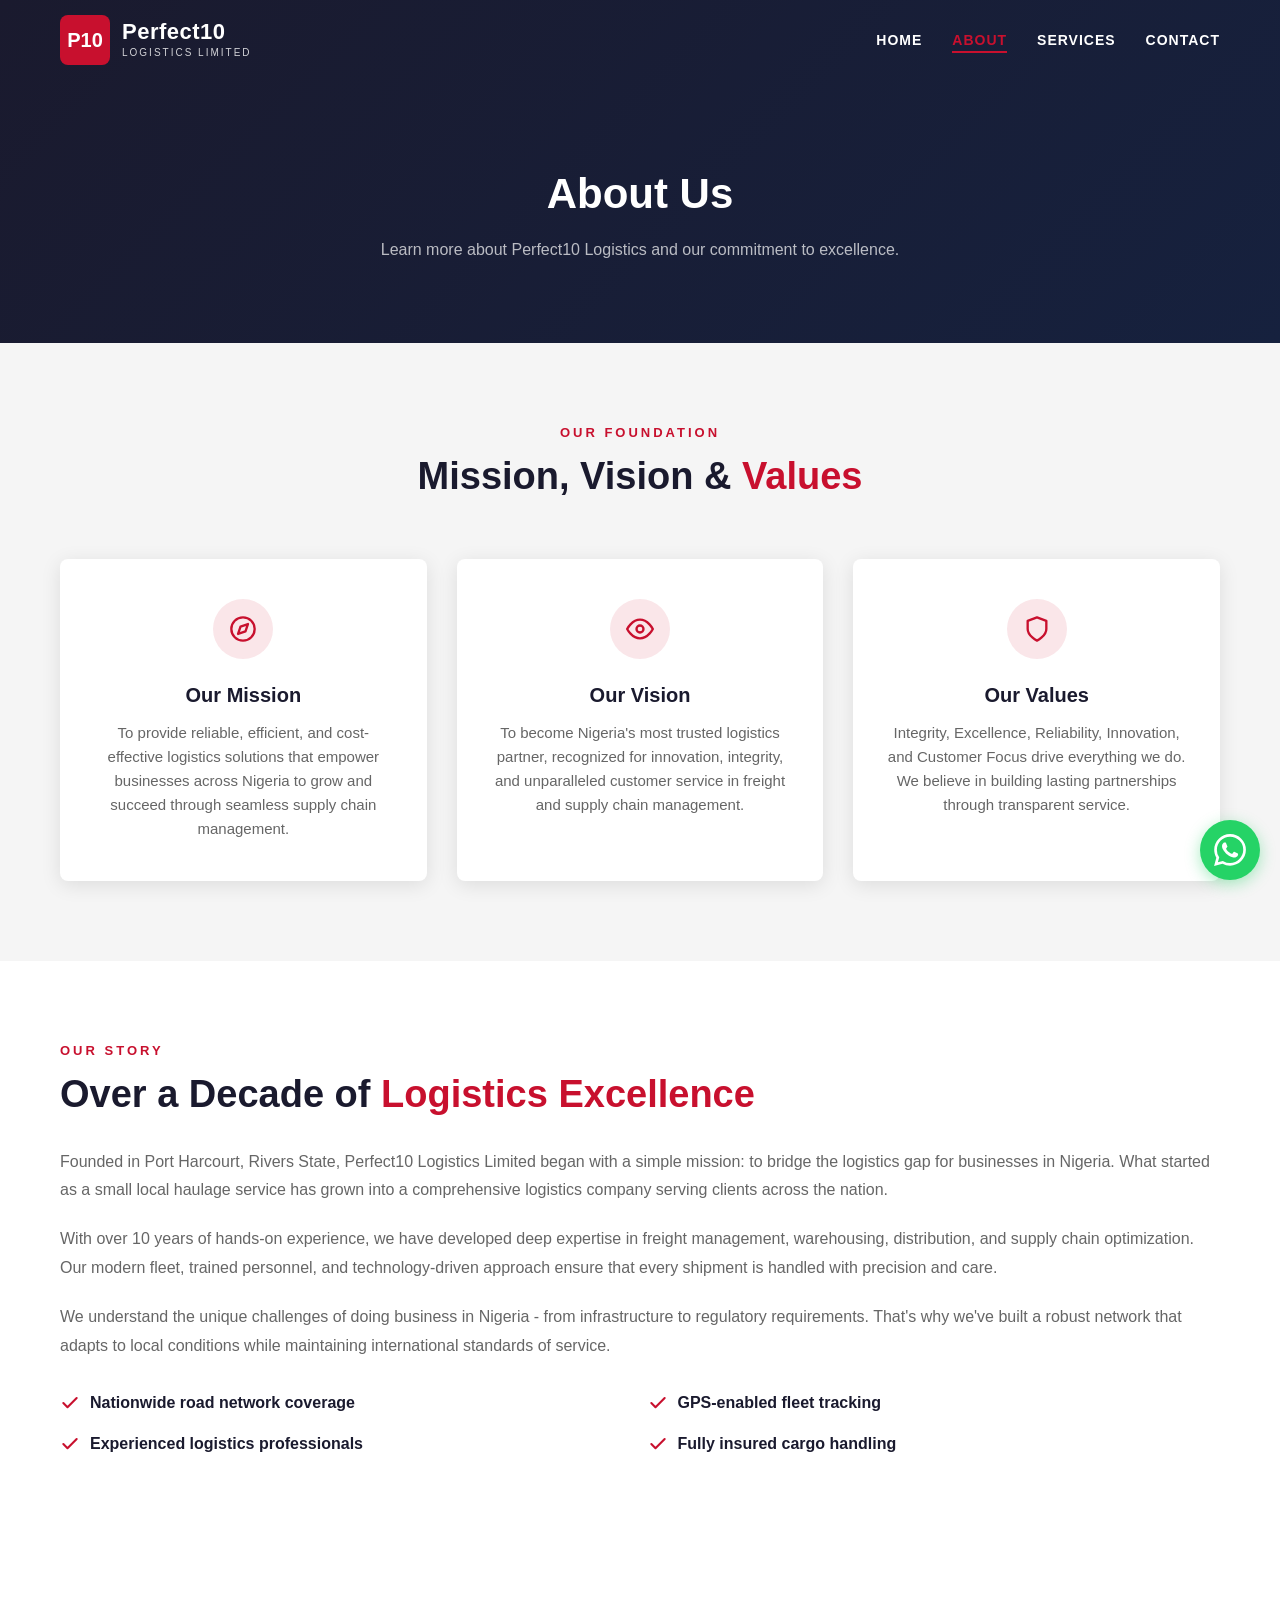
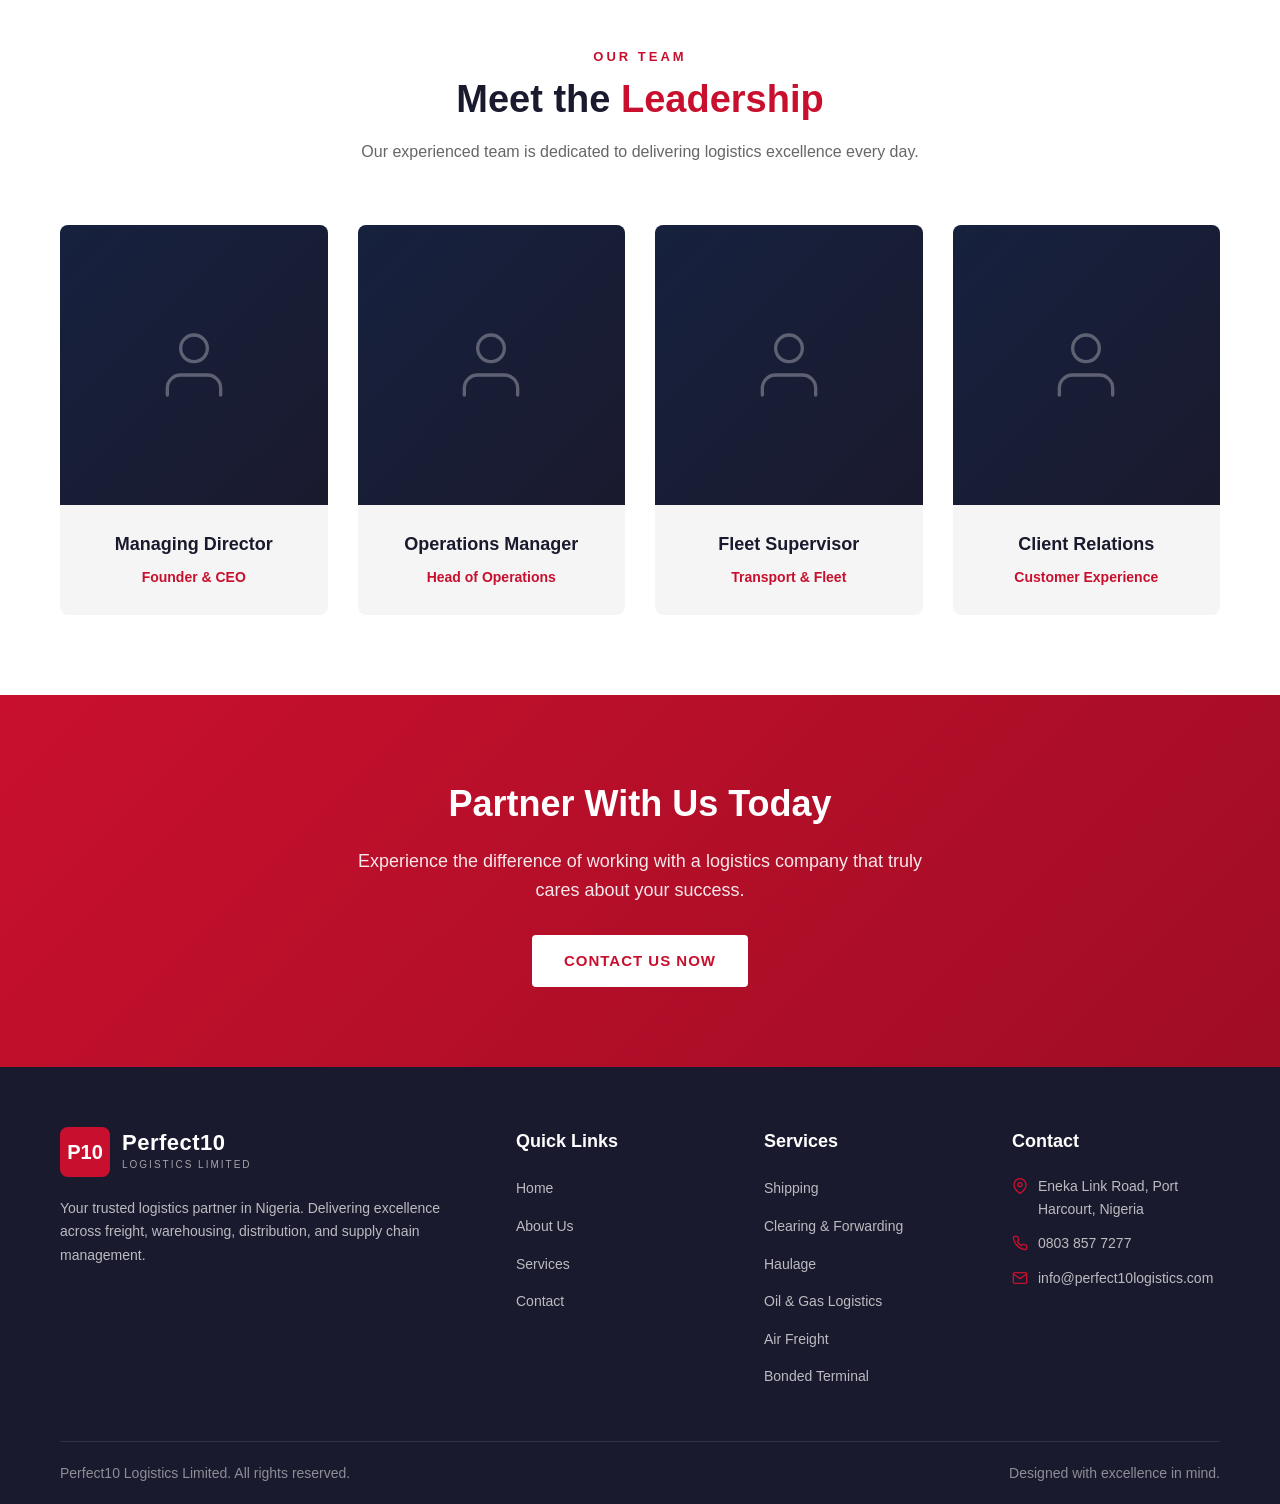
==== commit e57bfdb6: "Add floating WhatsApp button" ====
--- a/about.html
+++ b/about.html
@@ -224,6 +224,10 @@
     </div>
   </footer>
 
+  <a href="https://wa.me/2348038577277" target="_blank" class="whatsapp-btn" aria-label="Chat on WhatsApp">
+    <svg viewBox="0 0 24 24" fill="currentColor"><path d="M17.472 14.382c-.297-.149-1.758-.867-2.03-.967-.273-.099-.471-.148-.67.15-.197.297-.767.966-.94 1.164-.173.199-.347.223-.644.075-.297-.15-1.255-.463-2.39-1.475-.883-.788-1.48-1.761-1.653-2.059-.173-.297-.018-.458.13-.606.134-.133.298-.347.446-.52.149-.174.198-.298.298-.497.099-.198.05-.371-.025-.52-.075-.149-.669-1.612-.916-2.207-.242-.579-.487-.5-.669-.51-.173-.008-.371-.01-.57-.01-.198 0-.52.074-.792.372-.272.297-1.04 1.016-1.04 2.479 0 1.462 1.065 2.875 1.213 3.074.149.198 2.096 3.2 5.077 4.487.709.306 1.262.489 1.694.625.712.227 1.36.195 1.871.118.571-.085 1.758-.719 2.006-1.413.248-.694.248-1.289.173-1.413-.074-.124-.272-.198-.57-.347m-5.421 7.403h-.004a9.87 9.87 0 01-5.031-1.378l-.361-.214-3.741.982.998-3.648-.235-.374a9.86 9.86 0 01-1.51-5.26c.001-5.45 4.436-9.884 9.888-9.884 2.64 0 5.122 1.03 6.988 2.898a9.825 9.825 0 012.893 6.994c-.003 5.45-4.437 9.884-9.885 9.884m8.413-18.297A11.815 11.815 0 0012.05 0C5.495 0 .16 5.335.157 11.892c0 2.096.547 4.142 1.588 5.945L.057 24l6.305-1.654a11.882 11.882 0 005.683 1.448h.005c6.554 0 11.89-5.335 11.893-11.893a11.821 11.821 0 00-3.48-8.413z"/></svg>
+  </a>
+
   <script src="js/main.js"></script>
 </body>
 </html>
--- a/css/style.css
+++ b/css/style.css
@@ -261,7 +261,7 @@
   min-height: 100vh;
   background: linear-gradient(135deg, var(--dark) 0%, var(--dark-secondary) 50%, #1a1a2e 100%);
   display: flex;
-  align-items: center;
+  flex-direction: column;
   position: relative;
   overflow: hidden;
   padding-top: 80px;
@@ -297,6 +297,7 @@
   display: flex;
   align-items: center;
   justify-content: center;
+  flex: 1;
 }
 
 .hero-content {
@@ -356,14 +357,11 @@
 }
 
 .hero-stats {
-  position: absolute;
-  bottom: 0;
-  left: 0;
-  width: 100%;
   background: rgba(255,255,255,0.05);
   backdrop-filter: blur(10px);
   border-top: 1px solid rgba(255,255,255,0.1);
   padding: 30px 0;
+  margin-top: auto;
 }
 
 .hero-stats .container {
@@ -380,7 +378,7 @@
 .stat-number {
   font-size: 36px;
   font-weight: 800;
-  color: var(--primary-red);
+  color: var(--white);
   display: block;
   line-height: 1;
 }
@@ -520,20 +518,13 @@
 .about-image-main {
   width: 100%;
   height: 450px;
-  background: linear-gradient(135deg, var(--dark) 0%, var(--dark-secondary) 100%);
+  background: linear-gradient(135deg, rgba(26, 26, 46, 0.55) 0%, rgba(22, 33, 62, 0.45) 100%), url('../images/hero-truck.jpg');
+  background-size: cover;
+  background-position: center;
+  background-repeat: no-repeat;
   border-radius: 8px;
-  display: flex;
-  align-items: center;
-  justify-content: center;
   position: relative;
   overflow: hidden;
-}
-
-.about-image-main svg {
-  width: 200px;
-  height: 200px;
-  color: var(--primary-red);
-  opacity: 0.8;
 }
 
 .about-image-badge {
@@ -1366,6 +1357,19 @@
 }
 
 @media (max-width: 768px) {
+  .hero {
+    background: linear-gradient(135deg, var(--dark) 0%, var(--dark-secondary) 50%, #1a1a2e 100%), url('../images/hero-terminal.jpg');
+    background-size: cover;
+    background-position: center;
+    min-height: 100vh;
+    min-height: 100dvh;
+    padding-top: 0;
+  }
+
+  .hero-stats {
+    display: none !important;
+  }
+
   .mobile-menu-btn {
     display: block;
   }
@@ -1431,6 +1435,37 @@
 }
 
 /* ========================================
+   WhatsApp Floating Button
+   ======================================== */
+.whatsapp-btn {
+  position: fixed;
+  bottom: 20px;
+  right: 20px;
+  width: 60px;
+  height: 60px;
+  background: #25D366;
+  color: white;
+  border-radius: 50%;
+  display: flex;
+  align-items: center;
+  justify-content: center;
+  z-index: 999;
+  box-shadow: 0 4px 15px rgba(37, 211, 102, 0.4);
+  transition: all 0.3s ease;
+}
+
+.whatsapp-btn:hover {
+  transform: scale(1.1);
+  box-shadow: 0 6px 20px rgba(37, 211, 102, 0.6);
+  color: white;
+}
+
+.whatsapp-btn svg {
+  width: 32px;
+  height: 32px;
+}
+
+/* ========================================
    Animations
    ======================================== */
 @keyframes fadeInUp {
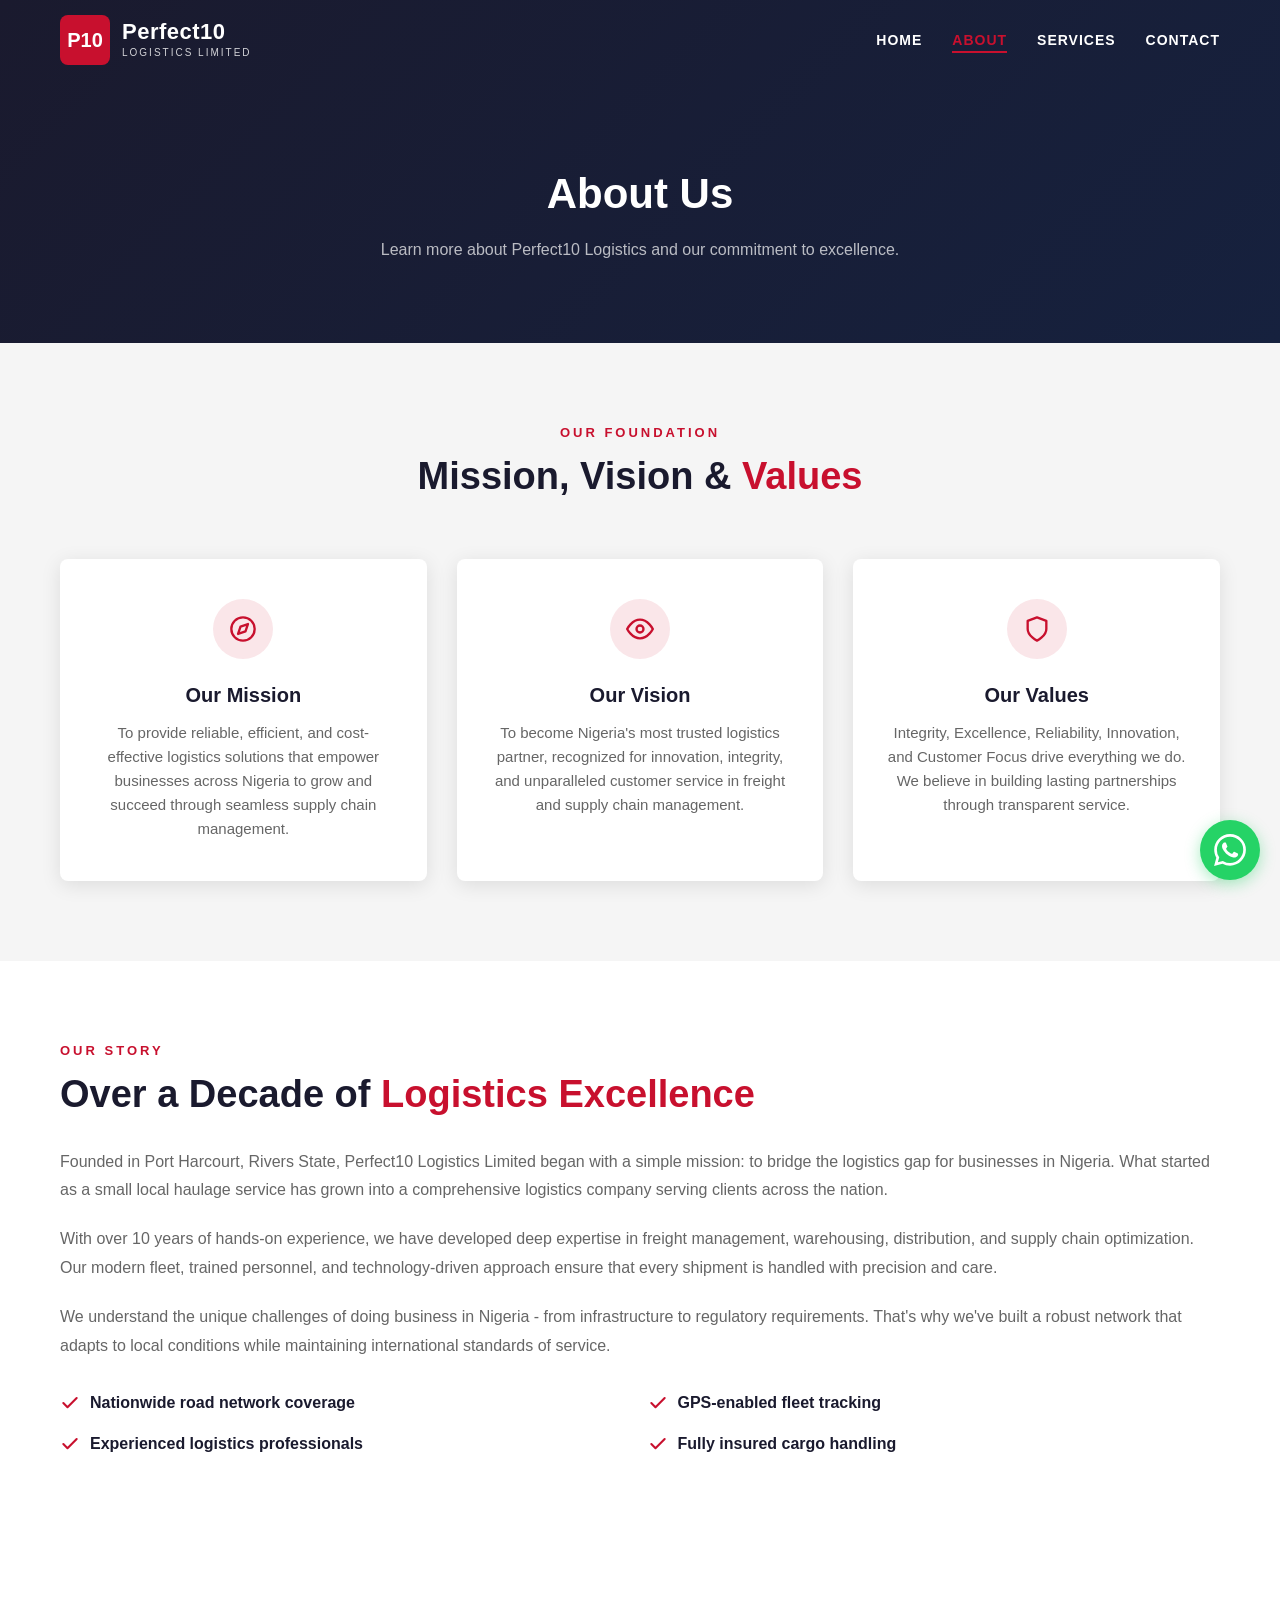
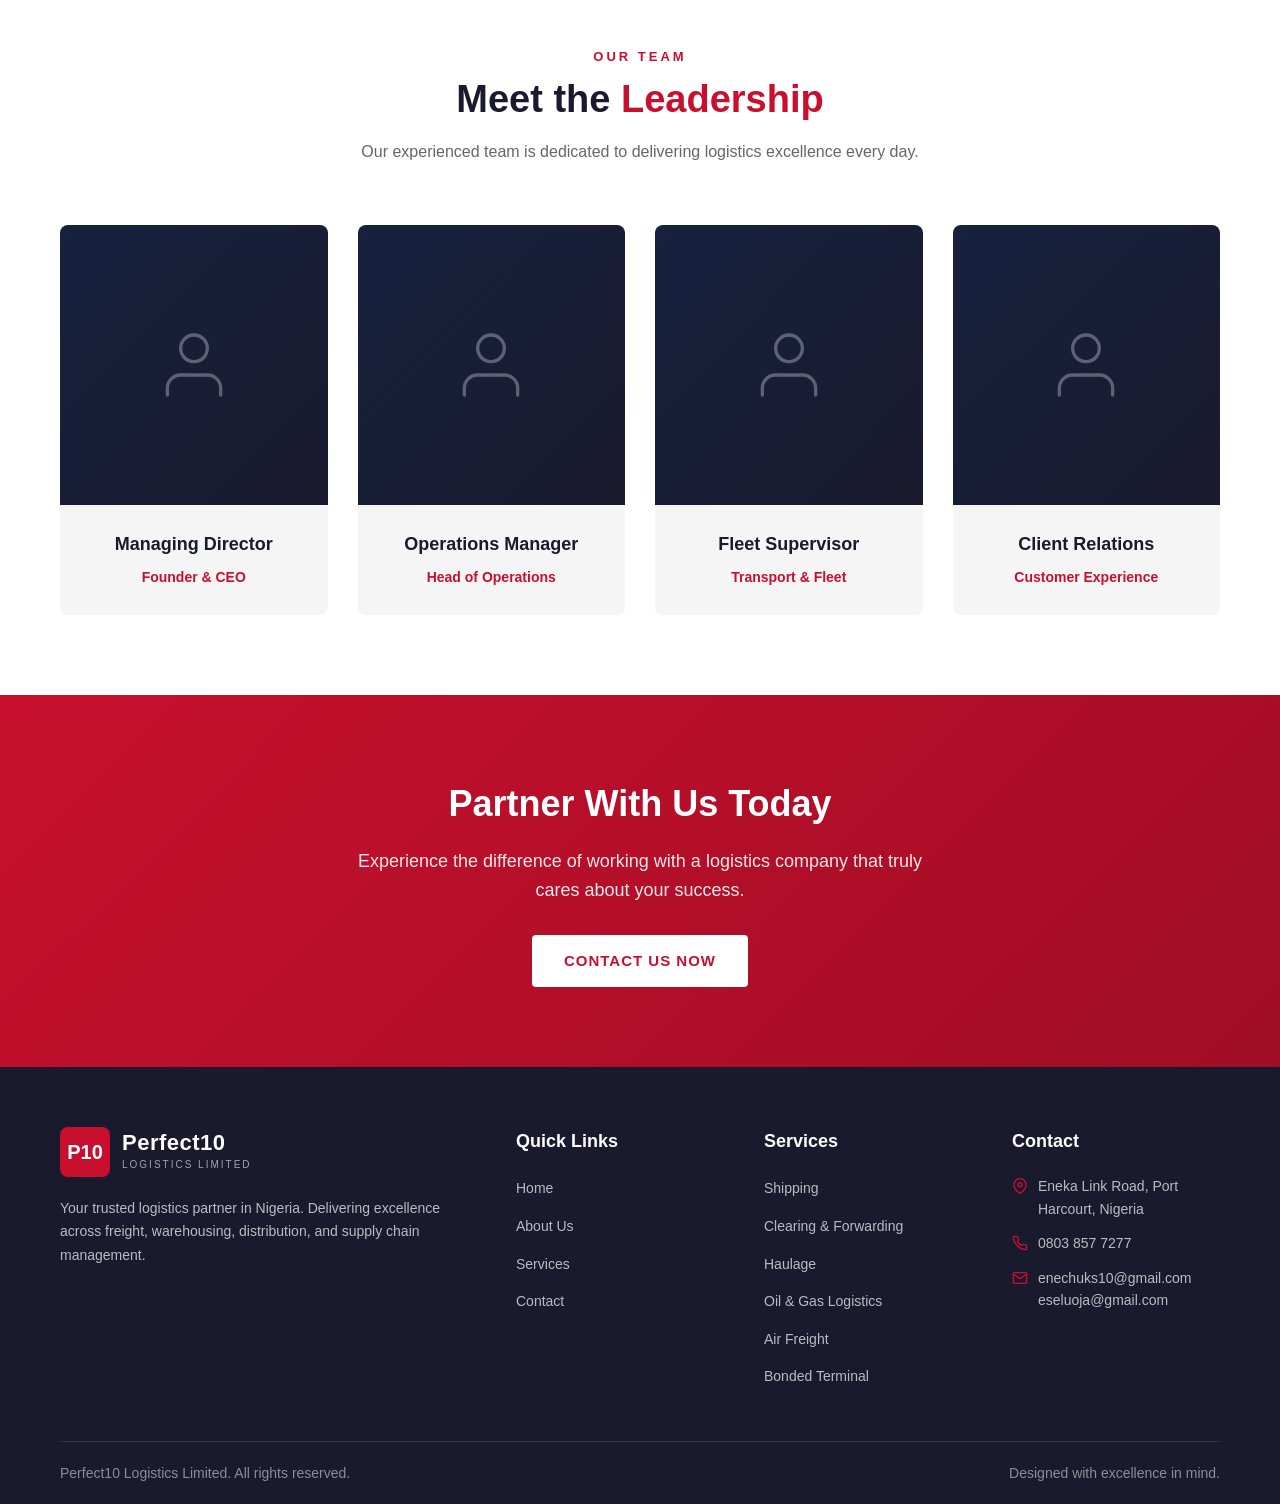
==== commit 92a22b16: "Update email addresses" ====
--- a/about.html
+++ b/about.html
@@ -212,7 +212,7 @@
             </li>
             <li>
               <svg viewBox="0 0 24 24" fill="none" stroke="currentColor" stroke-width="2" stroke-linecap="round" stroke-linejoin="round"><path d="M4 4h16c1.1 0 2 .9 2 2v12c0 1.1-.9 2-2 2H4c-1.1 0-2-.9-2-2V6c0-1.1.9-2 2-2z"></path><polyline points="22,6 12,13 2,6"></polyline></svg>
-              info@perfect10logistics.com
+              enechuks10@gmail.com<br>eseluoja@gmail.com
             </li>
           </ul>
         </div>
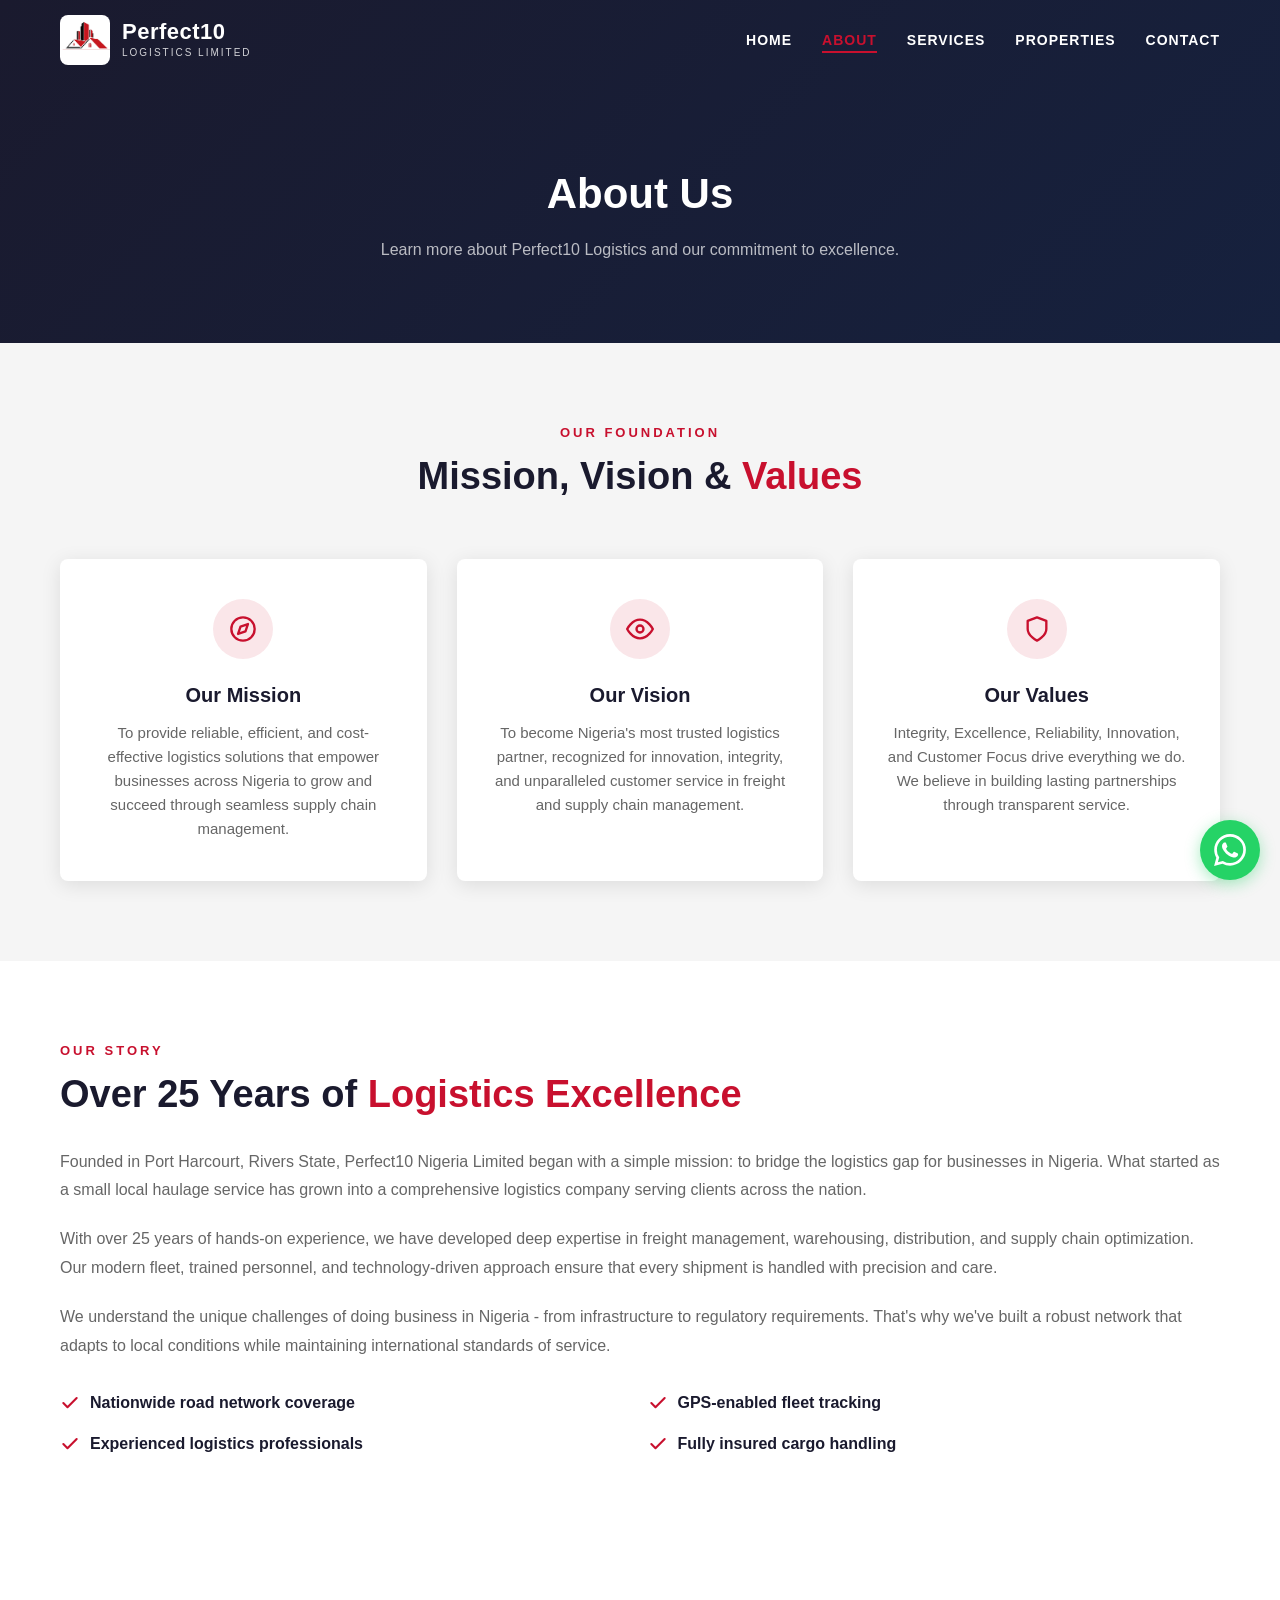
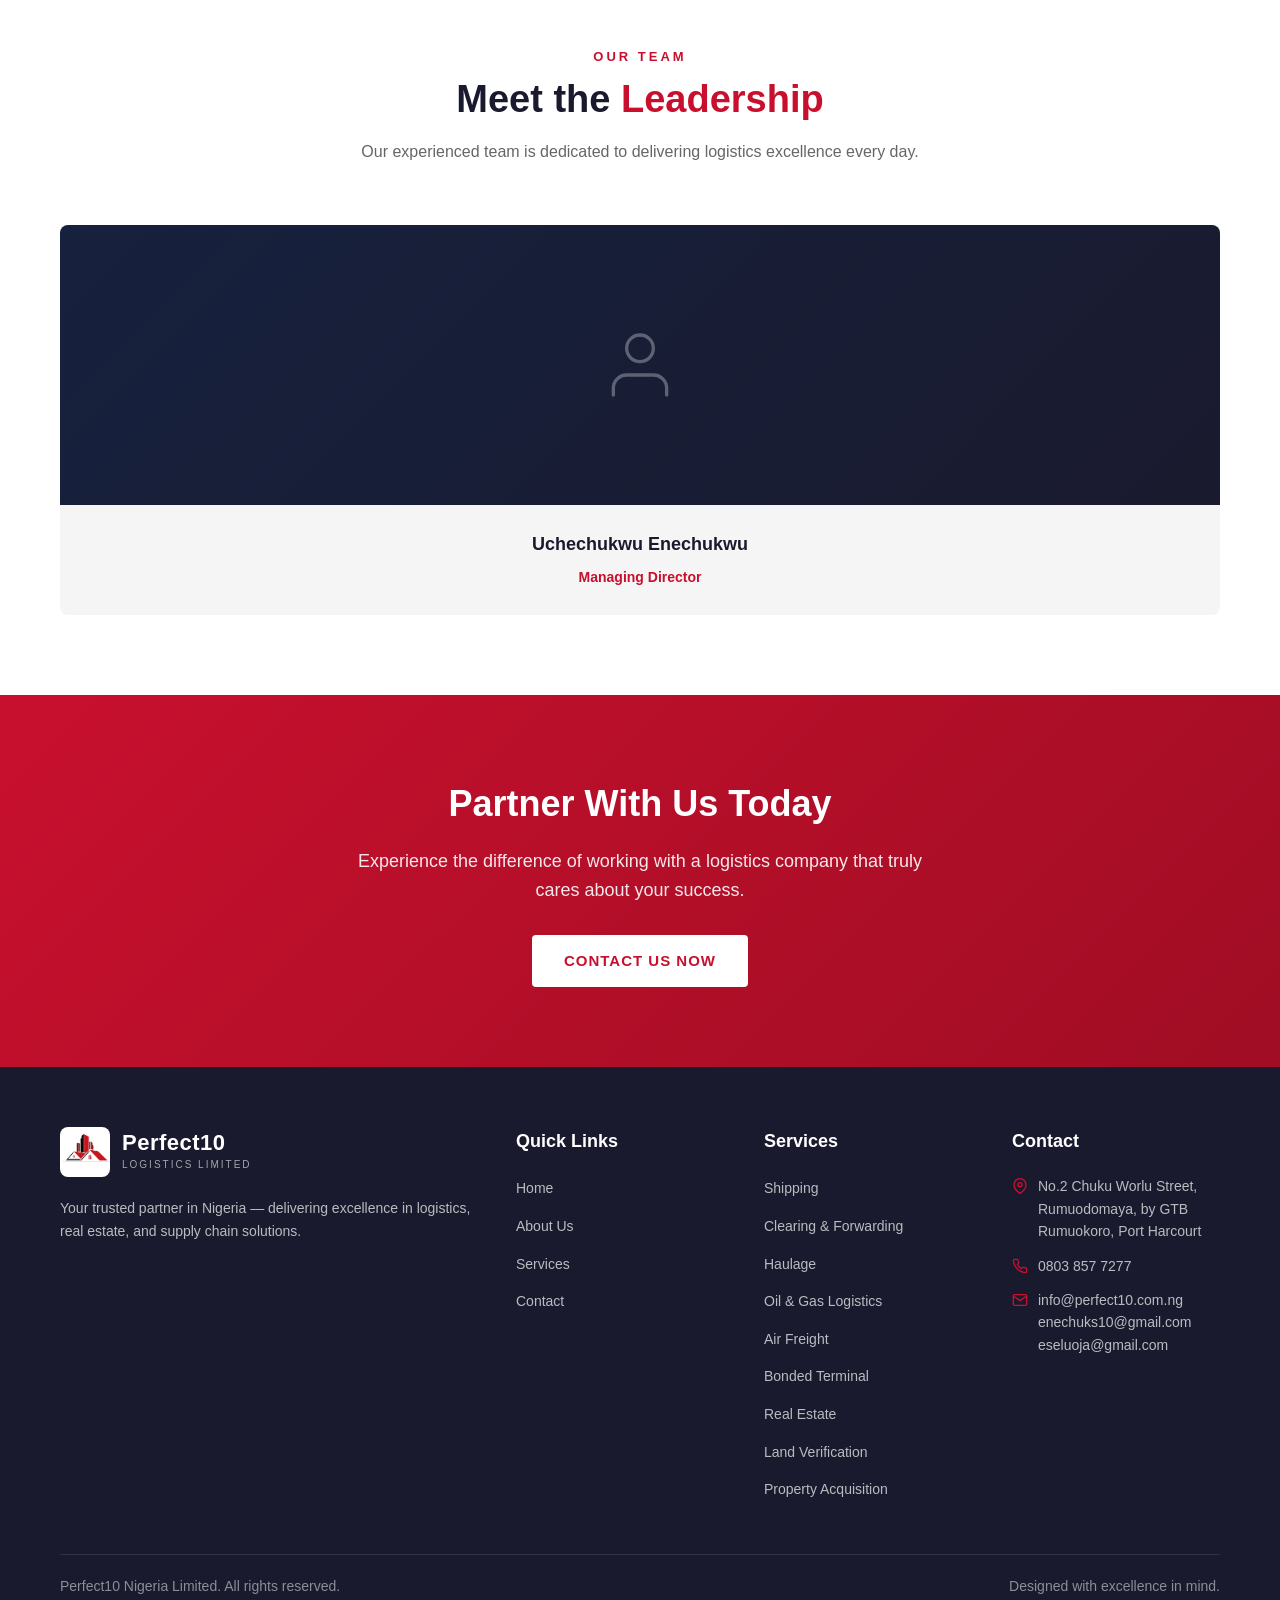
==== commit 2bfcd9e9: "Rebrand to Perfect10 Nigeria Limited, update address, add favicon and logo" ====
--- a/about.html
+++ b/about.html
@@ -3,8 +3,9 @@
 <head>
   <meta charset="UTF-8">
   <meta name="viewport" content="width=device-width, initial-scale=1.0">
-  <title>About Us - Perfect10 Logistics Limited</title>
-  <meta name="description" content="Learn about Perfect10 Logistics Limited, our mission, vision, and the team behind our reliable logistics services in Nigeria.">
+  <title>About Us - Perfect10 Nigeria Limited</title>
+  <meta name="description" content="Learn about Perfect10 Nigeria Limited — our mission, vision, and the team behind our reliable logistics and real estate services across Nigeria.">
+  <link rel="icon" type="image/x-icon" href="images/favicon.ico">
   <link rel="stylesheet" href="css/style.css">
 </head>
 <body>
@@ -13,7 +14,7 @@
   <nav class="navbar">
     <div class="container">
       <a href="index.html" class="logo">
-        <div class="logo-icon">P10</div>
+        <img src="images/logo.png" alt="Perfect10" class="logo-icon">
         <div class="logo-text-wrap">
           <span class="logo-text">Perfect10</span>
           <span class="logo-tagline">Logistics Limited</span>
@@ -23,6 +24,7 @@
         <li><a href="index.html">Home</a></li>
         <li><a href="about.html" class="active">About</a></li>
         <li><a href="services.html">Services</a></li>
+        <li><a href="properties.html">Properties</a></li>
         <li><a href="contact.html">Contact</a></li>
       </ul>
       <button class="mobile-menu-btn" aria-label="Toggle menu">
@@ -80,10 +82,10 @@
       <div class="about-content reveal">
         <div class="section-header left">
           <div class="section-label">Our Story</div>
-          <h2 class="section-title">Over a Decade of <span>Logistics Excellence</span></h2>
-        </div>
-        <p class="about-text">Founded in Port Harcourt, Rivers State, Perfect10 Logistics Limited began with a simple mission: to bridge the logistics gap for businesses in Nigeria. What started as a small local haulage service has grown into a comprehensive logistics company serving clients across the nation.</p>
-        <p class="about-text">With over 10 years of hands-on experience, we have developed deep expertise in freight management, warehousing, distribution, and supply chain optimization. Our modern fleet, trained personnel, and technology-driven approach ensure that every shipment is handled with precision and care.</p>
+          <h2 class="section-title">Over 25 Years of <span>Logistics Excellence</span></h2>
+        </div>
+        <p class="about-text">Founded in Port Harcourt, Rivers State, Perfect10 Nigeria Limited began with a simple mission: to bridge the logistics gap for businesses in Nigeria. What started as a small local haulage service has grown into a comprehensive logistics company serving clients across the nation.</p>
+        <p class="about-text">With over 25 years of hands-on experience, we have developed deep expertise in freight management, warehousing, distribution, and supply chain optimization. Our modern fleet, trained personnel, and technology-driven approach ensure that every shipment is handled with precision and care.</p>
         <p class="about-text">We understand the unique challenges of doing business in Nigeria - from infrastructure to regulatory requirements. That's why we've built a robust network that adapts to local conditions while maintaining international standards of service.</p>
         <div class="about-features">
           <div class="about-feature-item">
@@ -115,41 +117,14 @@
         <h2 class="section-title">Meet the <span>Leadership</span></h2>
         <p class="section-desc">Our experienced team is dedicated to delivering logistics excellence every day.</p>
       </div>
-      <div class="team-grid">
+      <div class="team-grid single">
         <div class="team-card reveal">
           <div class="team-img">
             <svg viewBox="0 0 24 24" fill="none" stroke="currentColor" stroke-width="1" stroke-linecap="round" stroke-linejoin="round"><path d="M20 21v-2a4 4 0 0 0-4-4H8a4 4 0 0 0-4 4v2"></path><circle cx="12" cy="7" r="4"></circle></svg>
           </div>
           <div class="team-info">
-            <h4> Managing Director</h4>
-            <span>Founder &amp; CEO</span>
-          </div>
-        </div>
-        <div class="team-card reveal">
-          <div class="team-img">
-            <svg viewBox="0 0 24 24" fill="none" stroke="currentColor" stroke-width="1" stroke-linecap="round" stroke-linejoin="round"><path d="M20 21v-2a4 4 0 0 0-4-4H8a4 4 0 0 0-4 4v2"></path><circle cx="12" cy="7" r="4"></circle></svg>
-          </div>
-          <div class="team-info">
-            <h4>Operations Manager</h4>
-            <span>Head of Operations</span>
-          </div>
-        </div>
-        <div class="team-card reveal">
-          <div class="team-img">
-            <svg viewBox="0 0 24 24" fill="none" stroke="currentColor" stroke-width="1" stroke-linecap="round" stroke-linejoin="round"><path d="M20 21v-2a4 4 0 0 0-4-4H8a4 4 0 0 0-4 4v2"></path><circle cx="12" cy="7" r="4"></circle></svg>
-          </div>
-          <div class="team-info">
-            <h4>Fleet Supervisor</h4>
-            <span>Transport &amp; Fleet</span>
-          </div>
-        </div>
-        <div class="team-card reveal">
-          <div class="team-img">
-            <svg viewBox="0 0 24 24" fill="none" stroke="currentColor" stroke-width="1" stroke-linecap="round" stroke-linejoin="round"><path d="M20 21v-2a4 4 0 0 0-4-4H8a4 4 0 0 0-4 4v2"></path><circle cx="12" cy="7" r="4"></circle></svg>
-          </div>
-          <div class="team-info">
-            <h4>Client Relations</h4>
-            <span>Customer Experience</span>
+            <h4>Uchechukwu Enechukwu</h4>
+            <span>Managing Director</span>
           </div>
         </div>
       </div>
@@ -171,13 +146,13 @@
       <div class="footer-grid">
         <div class="footer-brand">
           <a href="index.html" class="logo">
-            <div class="logo-icon">P10</div>
+            <img src="images/logo.png" alt="Perfect10" class="logo-icon">
             <div class="logo-text-wrap">
               <span class="logo-text">Perfect10</span>
               <span class="logo-tagline">Logistics Limited</span>
             </div>
           </a>
-          <p>Your trusted logistics partner in Nigeria. Delivering excellence across freight, warehousing, distribution, and supply chain management.</p>
+          <p>Your trusted partner in Nigeria — delivering excellence in logistics, real estate, and supply chain solutions.</p>
         </div>
         <div class="footer-col">
           <h4 class="footer-title">Quick Links</h4>
@@ -197,6 +172,9 @@
             <li><a href="services.html">Oil &amp; Gas Logistics</a></li>
             <li><a href="services.html">Air Freight</a></li>
             <li><a href="services.html">Bonded Terminal</a></li>
+            <li><a href="services.html">Real Estate</a></li>
+            <li><a href="services.html">Land Verification</a></li>
+            <li><a href="services.html">Property Acquisition</a></li>
           </ul>
         </div>
         <div class="footer-col">
@@ -204,7 +182,7 @@
           <ul class="footer-contact">
             <li>
               <svg viewBox="0 0 24 24" fill="none" stroke="currentColor" stroke-width="2" stroke-linecap="round" stroke-linejoin="round"><path d="M21 10c0 7-9 13-9 13s-9-6-9-13a9 9 0 0 1 18 0z"></path><circle cx="12" cy="10" r="3"></circle></svg>
-              Eneka Link Road, Port Harcourt, Nigeria
+              No.2 Chuku Worlu Street, Rumuodomaya, by GTB Rumuokoro, Port Harcourt
             </li>
             <li>
               <svg viewBox="0 0 24 24" fill="none" stroke="currentColor" stroke-width="2" stroke-linecap="round" stroke-linejoin="round"><path d="M22 16.92v3a2 2 0 0 1-2.18 2 19.79 19.79 0 0 1-8.63-3.07 19.5 19.5 0 0 1-6-6 19.79 19.79 0 0 1-3.07-8.67A2 2 0 0 1 4.11 2h3a2 2 0 0 1 2 1.72 12.84 12.84 0 0 0 .7 2.81 2 2 0 0 1-.45 2.11L8.09 9.91a16 16 0 0 0 6 6l1.27-1.27a2 2 0 0 1 2.11-.45 12.84 12.84 0 0 0 2.81.7A2 2 0 0 1 22 16.92z"></path></svg>
@@ -212,13 +190,13 @@
             </li>
             <li>
               <svg viewBox="0 0 24 24" fill="none" stroke="currentColor" stroke-width="2" stroke-linecap="round" stroke-linejoin="round"><path d="M4 4h16c1.1 0 2 .9 2 2v12c0 1.1-.9 2-2 2H4c-1.1 0-2-.9-2-2V6c0-1.1.9-2 2-2z"></path><polyline points="22,6 12,13 2,6"></polyline></svg>
-              enechuks10@gmail.com<br>eseluoja@gmail.com
+              info@perfect10.com.ng<br>enechuks10@gmail.com<br>eseluoja@gmail.com
             </li>
           </ul>
         </div>
       </div>
       <div class="footer-bottom">
-        <p> Perfect10 Logistics Limited. All rights reserved.</p>
+        <p> Perfect10 Nigeria Limited. All rights reserved.</p>
         <p>Designed with excellence in mind.</p>
       </div>
     </div>
--- a/css/style.css
+++ b/css/style.css
@@ -159,15 +159,9 @@
 .logo-icon {
   width: 50px;
   height: 50px;
-  background: var(--primary-red);
+  object-fit: contain;
+  flex-shrink: 0;
   border-radius: 8px;
-  display: flex;
-  align-items: center;
-  justify-content: center;
-  color: var(--white);
-  font-weight: bold;
-  font-size: 20px;
-  flex-shrink: 0;
 }
 
 .logo-text-wrap {
@@ -518,7 +512,7 @@
 .about-image-main {
   width: 100%;
   height: 450px;
-  background: linear-gradient(135deg, rgba(26, 26, 46, 0.55) 0%, rgba(22, 33, 62, 0.45) 100%), url('../images/hero-truck.jpg');
+  background-image: linear-gradient(135deg, rgba(26, 26, 46, 0.55) 0%, rgba(22, 33, 62, 0.45) 100%), url('../images/hero-truck.jpg');
   background-size: cover;
   background-position: center;
   background-repeat: no-repeat;
@@ -585,6 +579,145 @@
   height: 20px;
   color: var(--primary-red);
   flex-shrink: 0;
+}
+
+/* ========================================
+   Perfect10 Luxury Homes Section
+   ======================================== */
+.homes-section {
+  background: var(--white);
+}
+
+.homes-section .container {
+  display: flex;
+  align-items: center;
+  gap: 60px;
+}
+
+.homes-image {
+  flex: 1;
+  position: relative;
+}
+
+.homes-image-main {
+  width: 100%;
+  height: 450px;
+  background-image: url('../images/gt.jpeg');
+  background-size: cover;
+  background-position: center;
+  background-repeat: no-repeat;
+  border-radius: 8px;
+  position: relative;
+  overflow: hidden;
+}
+
+.homes-content {
+  flex: 1;
+}
+
+.homes-content .section-header {
+  margin-bottom: 30px;
+}
+
+/* ========================================
+   Properties Page
+   ======================================== */
+.properties-grid {
+  display: grid;
+  grid-template-columns: repeat(auto-fit, minmax(340px, 1fr));
+  gap: 30px;
+}
+
+.property-card {
+  background: var(--white);
+  border-radius: 8px;
+  overflow: hidden;
+  box-shadow: var(--shadow);
+  transition: var(--transition);
+}
+
+.property-card:hover {
+  transform: translateY(-5px);
+  box-shadow: var(--shadow-hover);
+}
+
+.property-img {
+  height: 240px;
+  position: relative;
+  display: flex;
+  align-items: flex-start;
+  justify-content: flex-end;
+  padding: 15px;
+}
+
+.property-tag {
+  background: var(--primary-red);
+  color: var(--white);
+  padding: 6px 14px;
+  border-radius: 4px;
+  font-size: 12px;
+  font-weight: 700;
+  text-transform: uppercase;
+  letter-spacing: 1px;
+}
+
+.property-info {
+  padding: 25px;
+}
+
+.property-title {
+  font-size: 20px;
+  font-weight: 700;
+  color: var(--dark);
+  margin-bottom: 5px;
+}
+
+.property-location {
+  font-size: 14px;
+  color: var(--text-muted);
+  margin-bottom: 8px;
+}
+
+.property-location::before {
+  content: '';
+  display: inline-block;
+  width: 12px;
+  height: 12px;
+  margin-right: 5px;
+  background: url("data:image/svg+xml,%3Csvg viewBox='0 0 24 24' fill='none' stroke='%23C8102E' stroke-width='2.5' xmlns='http://www.w3.org/2000/svg'%3E%3Cpath d='M21 10c0 7-9 13-9 13s-9-6-9-13a9 9 0 0 1 18 0z'/%3E%3Ccircle cx='12' cy='10' r='3'/%3E%3C/svg%3E") no-repeat center/contain;
+  vertical-align: middle;
+}
+
+.property-price {
+  font-size: 24px;
+  font-weight: 800;
+  color: var(--primary-red);
+  margin-bottom: 12px;
+}
+
+.property-desc {
+  font-size: 14px;
+  color: var(--text-muted);
+  line-height: 1.6;
+  margin-bottom: 15px;
+}
+
+.property-features {
+  display: flex;
+  flex-wrap: wrap;
+  gap: 8px;
+  margin-bottom: 20px;
+}
+
+.property-features li {
+  background: var(--light-gray);
+  padding: 5px 12px;
+  border-radius: 4px;
+  font-size: 12px;
+  font-weight: 600;
+  color: var(--text-dark);
+  text-transform: uppercase;
+  letter-spacing: 0.5px;
 }
 
 /* ========================================
@@ -1248,6 +1381,18 @@
   background-size: cover;
   background-position: center;
 }
+
+.service-detail-img.realestate-bg {
+  background: linear-gradient(135deg, rgba(42,26,13,0.85) 0%, rgba(55,33,22,0.85) 100%), url('../images/hero-terminal.jpg');
+  background-size: cover;
+  background-position: center;
+}
+.service-detail-img.realestate-bg::before {
+  content: '';
+  position: absolute;
+  top: 0; left: 0; right: 0; bottom: 0;
+  background: url("data:image/svg+xml,%3Csvg width='60' height='60' viewBox='0 0 60 60' xmlns='http://www.w3.org/2000/svg'%3E%3Cg fill='%23ffffff' fill-opacity='0.04'%3E%3Cpath d='M30 5L10 20v35h15V35h10v20h15V20z'/%3E%3C/g%3E%3C/svg%3E");
+}
 .service-detail-img.bonded-bg::before {
   content: '';
   position: absolute;
@@ -1255,6 +1400,30 @@
   background: url("data:image/svg+xml,%3Csvg width='50' height='50' viewBox='0 0 50 50' xmlns='http://www.w3.org/2000/svg'%3E%3Cg fill='%23ffffff' fill-opacity='0.03' fill-rule='evenodd'%3E%3Ccircle cx='25' cy='25' r='3'/%3E%3C/g%3E%3C/svg%3E");
 }
 
+.service-detail-img.landverification-bg {
+  background: linear-gradient(135deg, rgba(13,42,71,0.85) 0%, rgba(22,55,89,0.85) 100%), url('../images/hero-terminal.jpg');
+  background-size: cover;
+  background-position: center;
+}
+.service-detail-img.landverification-bg::before {
+  content: '';
+  position: absolute;
+  top: 0; left: 0; right: 0; bottom: 0;
+  background: url("data:image/svg+xml,%3Csvg width='40' height='40' viewBox='0 0 40 40' xmlns='http://www.w3.org/2000/svg'%3E%3Cg fill='%23ffffff' fill-opacity='0.03' fill-rule='evenodd'%3E%3Ccircle cx='20' cy='20' r='2'/%3E%3C/g%3E%3C/svg%3E");
+}
+
+.service-detail-img.propertyacquisition-bg {
+  background: linear-gradient(135deg, rgba(42,58,13,0.85) 0%, rgba(55,71,22,0.85) 100%), url('../images/hero-terminal.jpg');
+  background-size: cover;
+  background-position: center;
+}
+.service-detail-img.propertyacquisition-bg::before {
+  content: '';
+  position: absolute;
+  top: 0; left: 0; right: 0; bottom: 0;
+  background: url("data:image/svg+xml,%3Csvg width='50' height='50' viewBox='0 0 50 50' xmlns='http://www.w3.org/2000/svg'%3E%3Cg fill='%23ffffff' fill-opacity='0.03'%3E%3Cpath d='M25 10L10 25h5v15h20V25h5z'/%3E%3C/g%3E%3C/svg%3E");
+}
+
 .service-detail-img svg {
   width: 100px;
   height: 100px;
@@ -1329,7 +1498,8 @@
     justify-content: center;
   }
 
-  .about-section .container {
+  .about-section .container,
+  .homes-section .container {
     flex-direction: column;
   }
 
@@ -1429,6 +1599,11 @@
     grid-template-columns: 1fr;
   }
 
+  .about-image-main,
+  .homes-image-main {
+    height: 300px;
+  }
+
   .about-features {
     grid-template-columns: 1fr;
   }
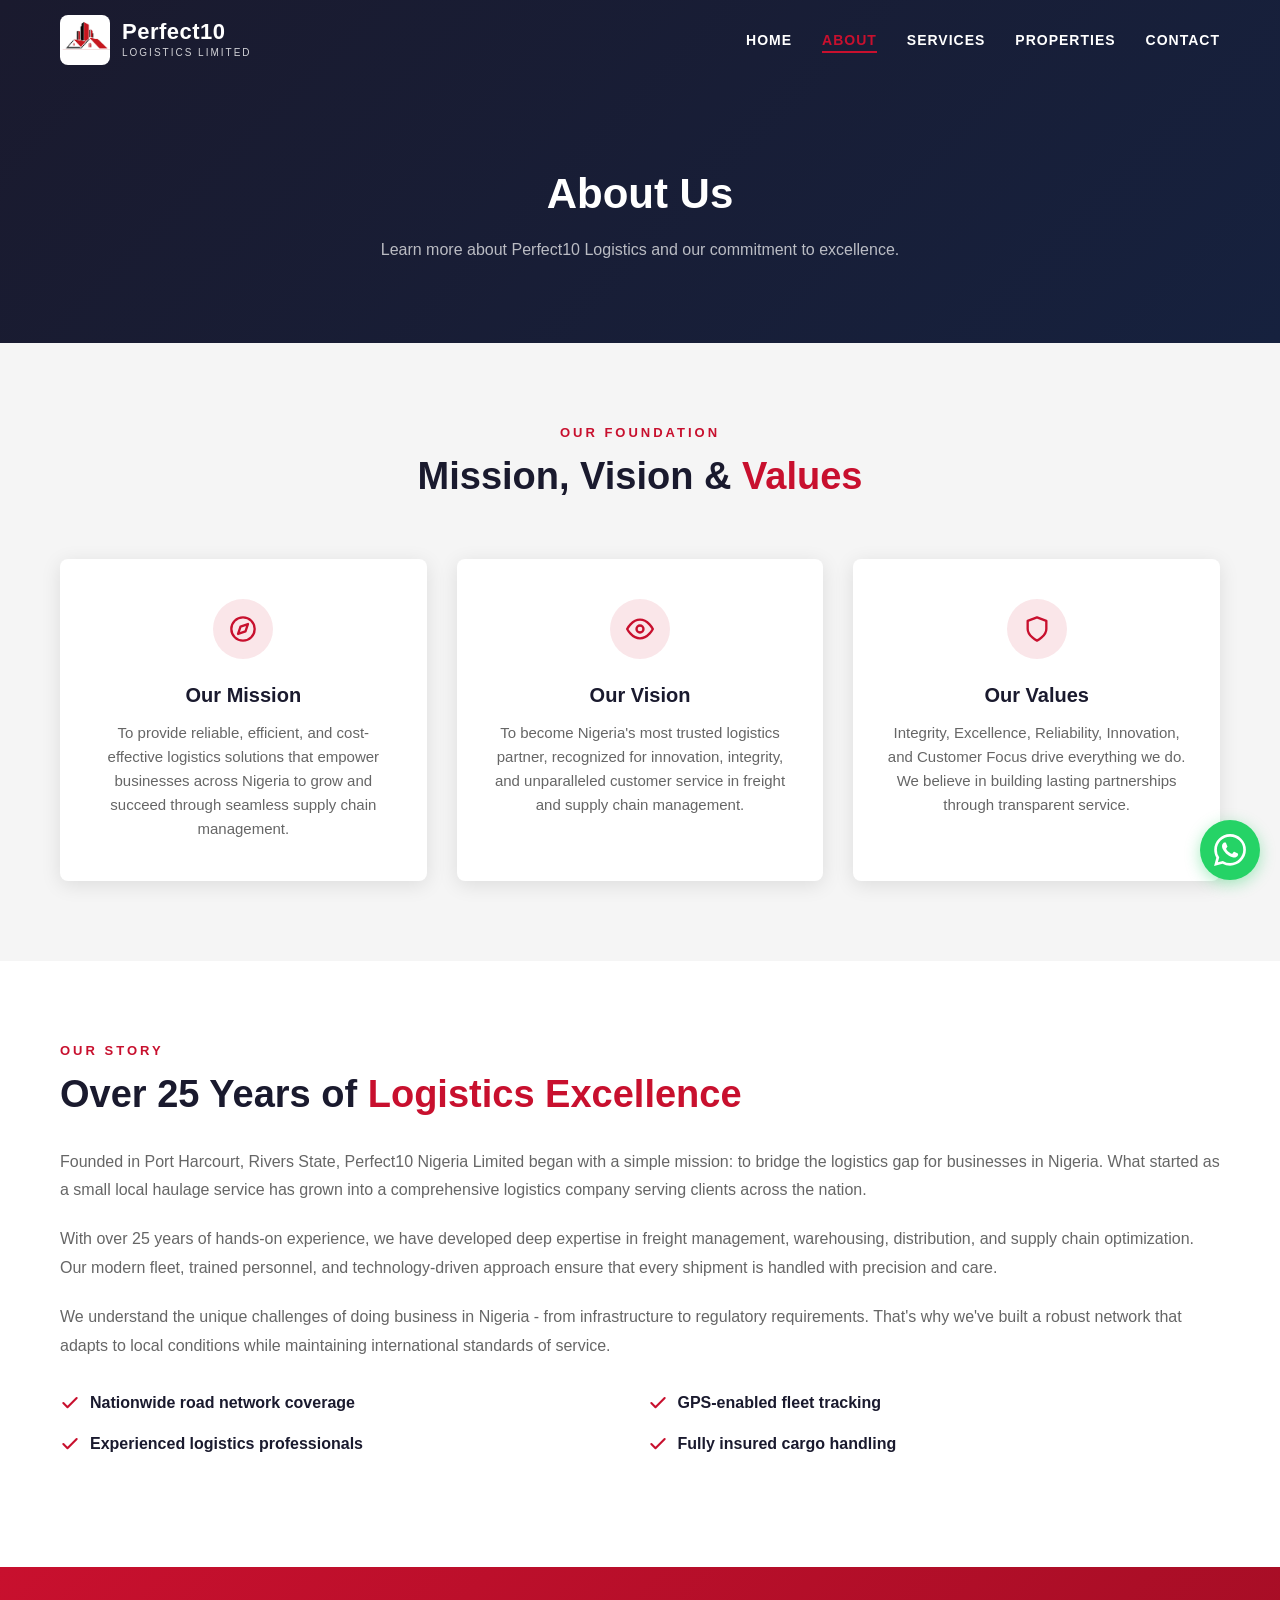
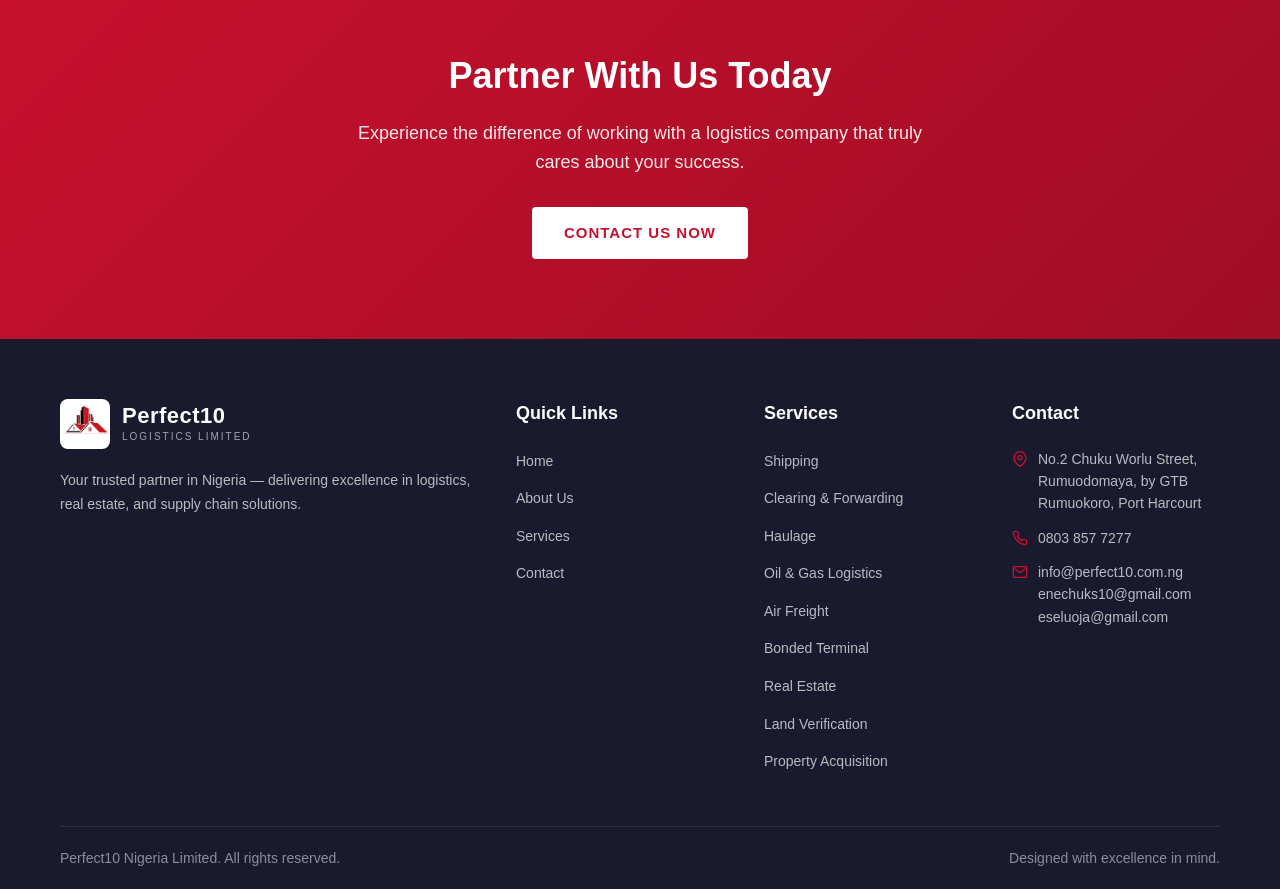
==== commit c46df934: "Remove Team section from About page" ====
--- a/about.html
+++ b/about.html
@@ -109,28 +109,6 @@
     </div>
   </section>
 
-  <!-- Team Section -->
-  <section class="team-section section-padding">
-    <div class="container">
-      <div class="section-header reveal">
-        <div class="section-label">Our Team</div>
-        <h2 class="section-title">Meet the <span>Leadership</span></h2>
-        <p class="section-desc">Our experienced team is dedicated to delivering logistics excellence every day.</p>
-      </div>
-      <div class="team-grid single">
-        <div class="team-card reveal">
-          <div class="team-img">
-            <svg viewBox="0 0 24 24" fill="none" stroke="currentColor" stroke-width="1" stroke-linecap="round" stroke-linejoin="round"><path d="M20 21v-2a4 4 0 0 0-4-4H8a4 4 0 0 0-4 4v2"></path><circle cx="12" cy="7" r="4"></circle></svg>
-          </div>
-          <div class="team-info">
-            <h4>Uchechukwu Enechukwu</h4>
-            <span>Managing Director</span>
-          </div>
-        </div>
-      </div>
-    </div>
-  </section>
-
   <!-- CTA -->
   <section class="cta-section">
     <div class="container">
--- a/css/style.css
+++ b/css/style.css
@@ -720,6 +720,115 @@
   letter-spacing: 0.5px;
 }
 
+.property-link {
+  display: block;
+  color: inherit;
+  text-decoration: none;
+}
+
+.property-link:hover {
+  color: inherit;
+}
+
+/* ========================================
+   Property Detail Page
+   ======================================== */
+.property-detail {
+  padding: 80px 0;
+}
+
+.property-detail .container {
+  max-width: 900px;
+}
+
+.property-detail-image {
+  width: 100%;
+  height: 450px;
+  border-radius: 8px;
+  background-size: cover;
+  background-position: center;
+  margin-bottom: 30px;
+}
+
+.property-detail-title {
+  font-size: 32px;
+  font-weight: 800;
+  color: var(--dark);
+  margin-bottom: 5px;
+}
+
+.property-detail-location {
+  font-size: 15px;
+  color: var(--text-muted);
+  margin-bottom: 10px;
+}
+
+.property-detail-price {
+  font-size: 28px;
+  font-weight: 800;
+  color: var(--primary-red);
+  margin-bottom: 25px;
+}
+
+.property-detail-desc {
+  font-size: 16px;
+  color: var(--text-muted);
+  line-height: 1.8;
+  margin-bottom: 15px;
+}
+
+.property-detail-features {
+  display: flex;
+  flex-wrap: wrap;
+  gap: 10px;
+  margin: 25px 0 35px;
+}
+
+.property-detail-features li {
+  background: var(--light-gray);
+  padding: 8px 16px;
+  border-radius: 4px;
+  font-size: 13px;
+  font-weight: 600;
+  color: var(--text-dark);
+  text-transform: uppercase;
+  letter-spacing: 0.5px;
+}
+
+.property-detail-cta {
+  text-align: center;
+  margin-top: 40px;
+  padding: 40px;
+  background: var(--light-gray);
+  border-radius: 8px;
+}
+
+.property-detail-cta h3 {
+  font-size: 22px;
+  color: var(--dark);
+  margin-bottom: 10px;
+}
+
+.property-detail-cta p {
+  color: var(--text-muted);
+  margin-bottom: 20px;
+}
+
+.property-back-link {
+  display: inline-flex;
+  align-items: center;
+  gap: 8px;
+  color: var(--text-muted);
+  font-size: 14px;
+  font-weight: 600;
+  margin-bottom: 30px;
+  transition: var(--transition);
+}
+
+.property-back-link:hover {
+  color: var(--primary-red);
+}
+
 /* ========================================
    Why Choose Us
    ======================================== */
@@ -1291,13 +1400,7 @@
   background: var(--white);
   border-radius: 8px;
   overflow: hidden;
-  box-shadow: var(--shadow);
   margin-bottom: 30px;
-  transition: var(--transition);
-}
-
-.service-detail-card:hover {
-  box-shadow: var(--shadow-hover);
 }
 
 .service-detail-card:nth-child(even) {
@@ -1317,7 +1420,7 @@
 
 /* Service-specific visual backgrounds - Image based with overlay */
 .service-detail-img.shipping-bg {
-  background: linear-gradient(135deg, rgba(26,42,58,0.8) 0%, rgba(13,33,55,0.8) 100%), url('../images/shipping.jpg');
+  background: linear-gradient(135deg, rgba(26,42,58,0.2) 0%, rgba(13,33,55,0.2) 100%), url('../images/shipping.jpg');
   background-size: cover;
   background-position: center;
 }
@@ -1329,7 +1432,7 @@
 }
 
 .service-detail-img.clearing-bg {
-  background: linear-gradient(135deg, rgba(42,26,58,0.8) 0%, rgba(29,13,55,0.8) 100%), url('../images/clearing.jpg');
+  background: linear-gradient(135deg, rgba(42,26,58,0.2) 0%, rgba(29,13,55,0.2) 100%), url('../images/wharf.webp');
   background-size: cover;
   background-position: center;
 }
@@ -1341,7 +1444,7 @@
 }
 
 .service-detail-img.haulage-bg {
-  background: linear-gradient(135deg, rgba(58,42,26,0.8) 0%, rgba(55,45,13,0.8) 100%), url('../images/haulage.jpg');
+  background: linear-gradient(135deg, rgba(58,42,26,0.2) 0%, rgba(55,45,13,0.2) 100%), url('../images/hero-truck.jpg');
   background-size: cover;
   background-position: center;
 }
@@ -1353,7 +1456,7 @@
 }
 
 .service-detail-img.oilgas-bg {
-  background: linear-gradient(135deg, rgba(26,26,46,0.8) 0%, rgba(22,33,62,0.8) 100%), url('../images/oil-gas.jpg');
+  background: linear-gradient(135deg, rgba(26,26,46,0.2) 0%, rgba(22,33,62,0.2) 100%), url('../images/oil-gas.jpg');
   background-size: cover;
   background-position: center;
 }
@@ -1365,7 +1468,7 @@
 }
 
 .service-detail-img.air-bg {
-  background: linear-gradient(135deg, rgba(26,58,90,0.8) 0%, rgba(13,42,71,0.8) 100%), url('../images/air-freight.jpg');
+  background: linear-gradient(135deg, rgba(26,58,90,0.2) 0%, rgba(13,42,71,0.2) 100%), url('../images/air-freight.jpg');
   background-size: cover;
   background-position: center;
 }
@@ -1377,13 +1480,13 @@
 }
 
 .service-detail-img.bonded-bg {
-  background: linear-gradient(135deg, rgba(42,58,26,0.8) 0%, rgba(29,55,13,0.8) 100%), url('../images/bonded-terminal.jpg');
+  background: linear-gradient(135deg, rgba(42,58,26,0.2) 0%, rgba(29,55,13,0.2) 100%), url('../images/wharf 2.webp');
   background-size: cover;
   background-position: center;
 }
 
 .service-detail-img.realestate-bg {
-  background: linear-gradient(135deg, rgba(42,26,13,0.85) 0%, rgba(55,33,22,0.85) 100%), url('../images/hero-terminal.jpg');
+  background: linear-gradient(135deg, rgba(42,26,13,0.25) 0%, rgba(55,33,22,0.25) 100%), url('../images/4 bedroom.jpeg');
   background-size: cover;
   background-position: center;
 }
@@ -1401,7 +1504,7 @@
 }
 
 .service-detail-img.landverification-bg {
-  background: linear-gradient(135deg, rgba(13,42,71,0.85) 0%, rgba(22,55,89,0.85) 100%), url('../images/hero-terminal.jpg');
+  background: linear-gradient(135deg, rgba(13,42,71,0.25) 0%, rgba(22,55,89,0.25) 100%), url('../images/land.jpg');
   background-size: cover;
   background-position: center;
 }
@@ -1413,7 +1516,7 @@
 }
 
 .service-detail-img.propertyacquisition-bg {
-  background: linear-gradient(135deg, rgba(42,58,13,0.85) 0%, rgba(55,71,22,0.85) 100%), url('../images/hero-terminal.jpg');
+  background: linear-gradient(135deg, rgba(42,58,13,0.25) 0%, rgba(55,71,22,0.25) 100%), url('../images/5 bedrrom.jpeg');
   background-size: cover;
   background-position: center;
 }
@@ -1422,15 +1525,6 @@
   position: absolute;
   top: 0; left: 0; right: 0; bottom: 0;
   background: url("data:image/svg+xml,%3Csvg width='50' height='50' viewBox='0 0 50 50' xmlns='http://www.w3.org/2000/svg'%3E%3Cg fill='%23ffffff' fill-opacity='0.03'%3E%3Cpath d='M25 10L10 25h5v15h20V25h5z'/%3E%3C/g%3E%3C/svg%3E");
-}
-
-.service-detail-img svg {
-  width: 100px;
-  height: 100px;
-  color: var(--primary-red);
-  opacity: 0.8;
-  position: relative;
-  z-index: 1;
 }
 
 .service-detail-content {
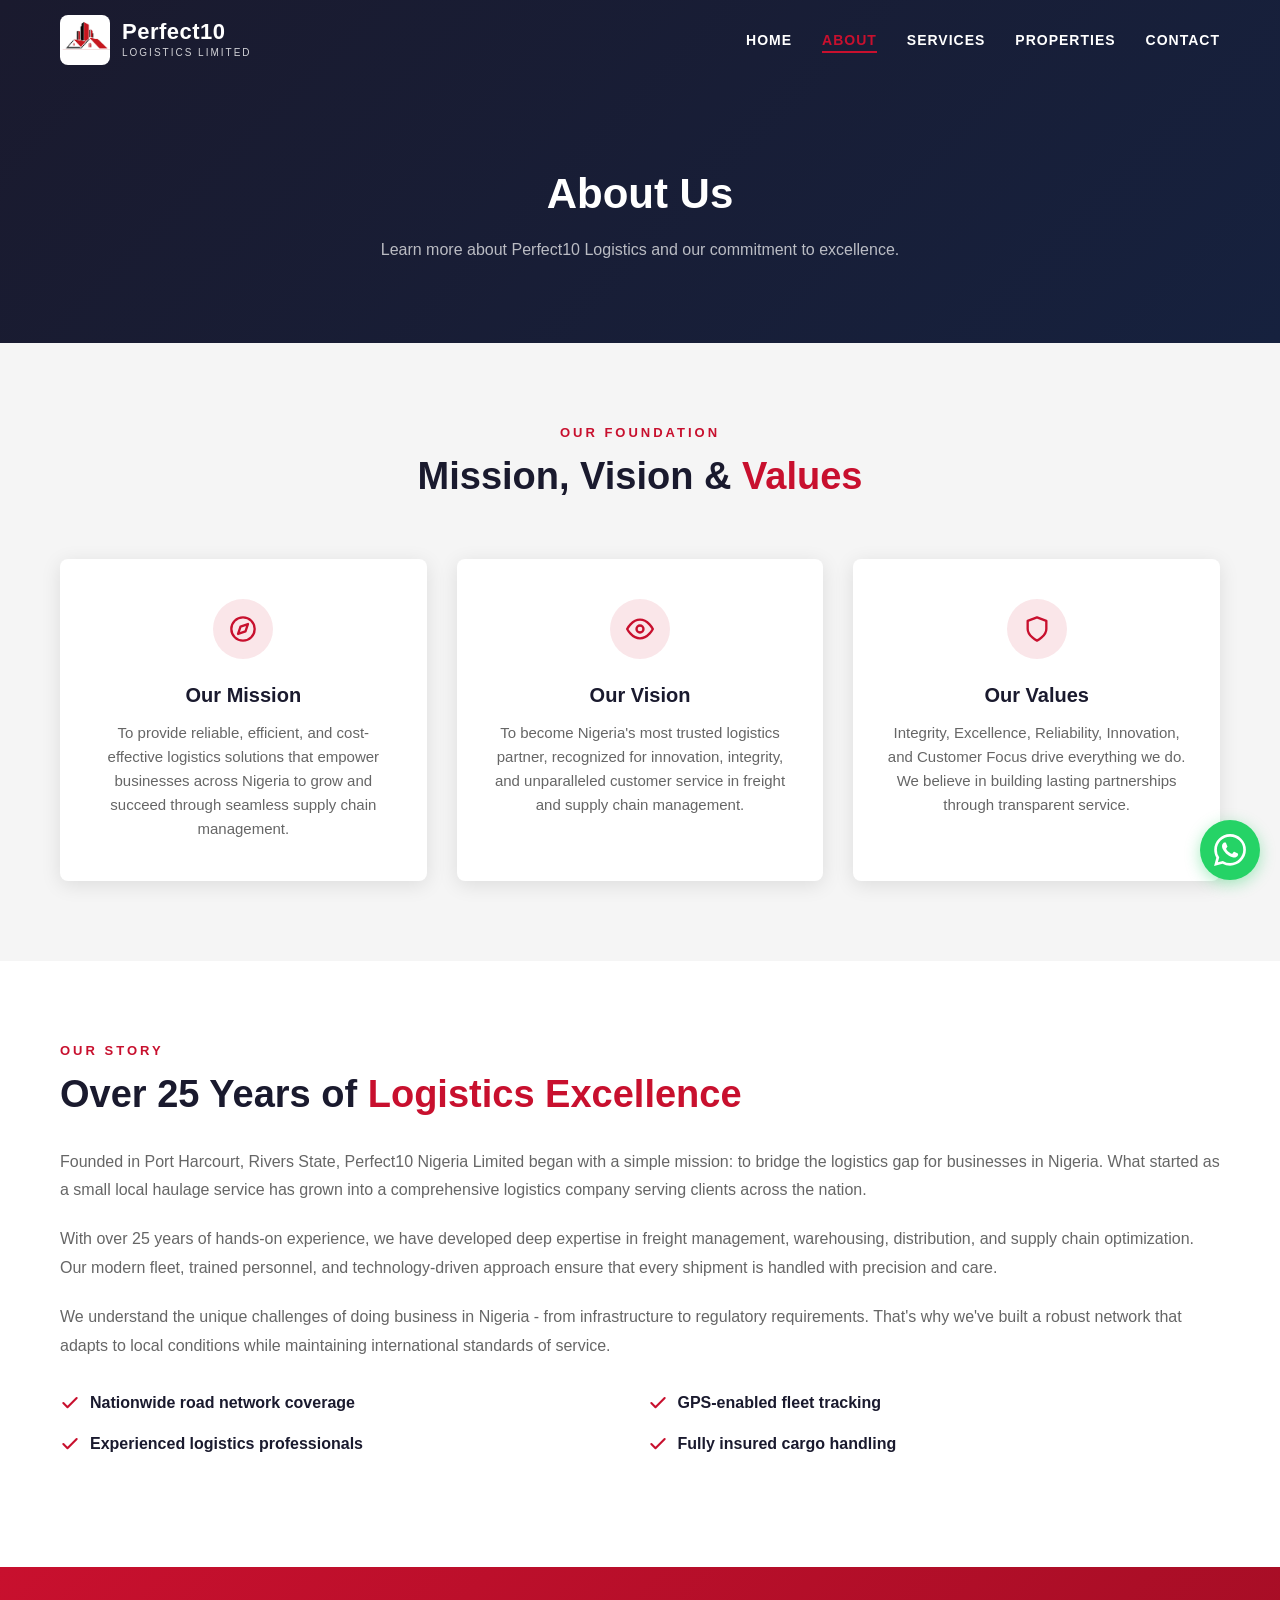
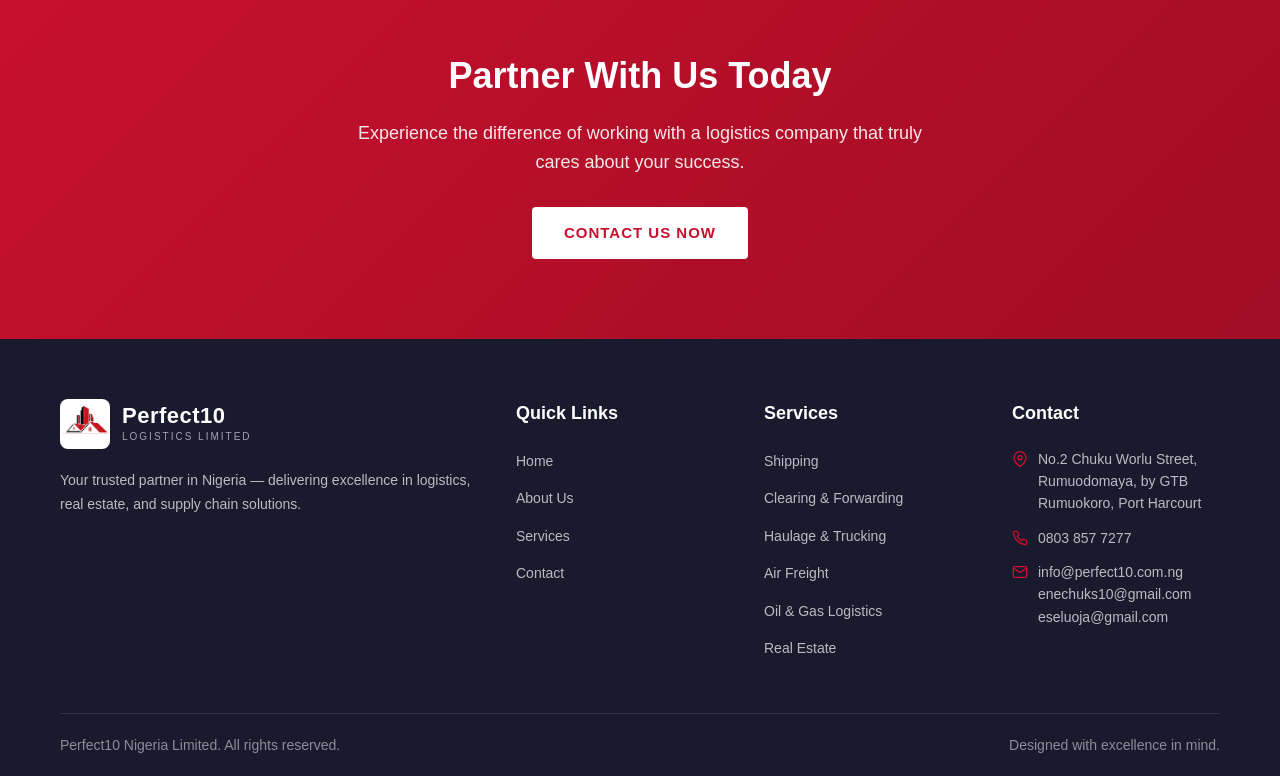
==== commit f22314a4: "Shorten services footer menu to 6 core items" ====
--- a/about.html
+++ b/about.html
@@ -146,13 +146,10 @@
           <ul class="footer-links">
             <li><a href="services.html">Shipping</a></li>
             <li><a href="services.html">Clearing &amp; Forwarding</a></li>
-            <li><a href="services.html">Haulage</a></li>
+            <li><a href="services.html">Haulage &amp; Trucking</a></li>
+            <li><a href="services.html">Air Freight</a></li>
             <li><a href="services.html">Oil &amp; Gas Logistics</a></li>
-            <li><a href="services.html">Air Freight</a></li>
-            <li><a href="services.html">Bonded Terminal</a></li>
             <li><a href="services.html">Real Estate</a></li>
-            <li><a href="services.html">Land Verification</a></li>
-            <li><a href="services.html">Property Acquisition</a></li>
           </ul>
         </div>
         <div class="footer-col">
--- a/css/style.css
+++ b/css/style.css
@@ -602,7 +602,7 @@
 .homes-image-main {
   width: 100%;
   height: 450px;
-  background-image: url('../images/gt.jpeg');
+  background-image: url('../images/4 bedroom.jpeg');
   background-size: cover;
   background-position: center;
   background-repeat: no-repeat;
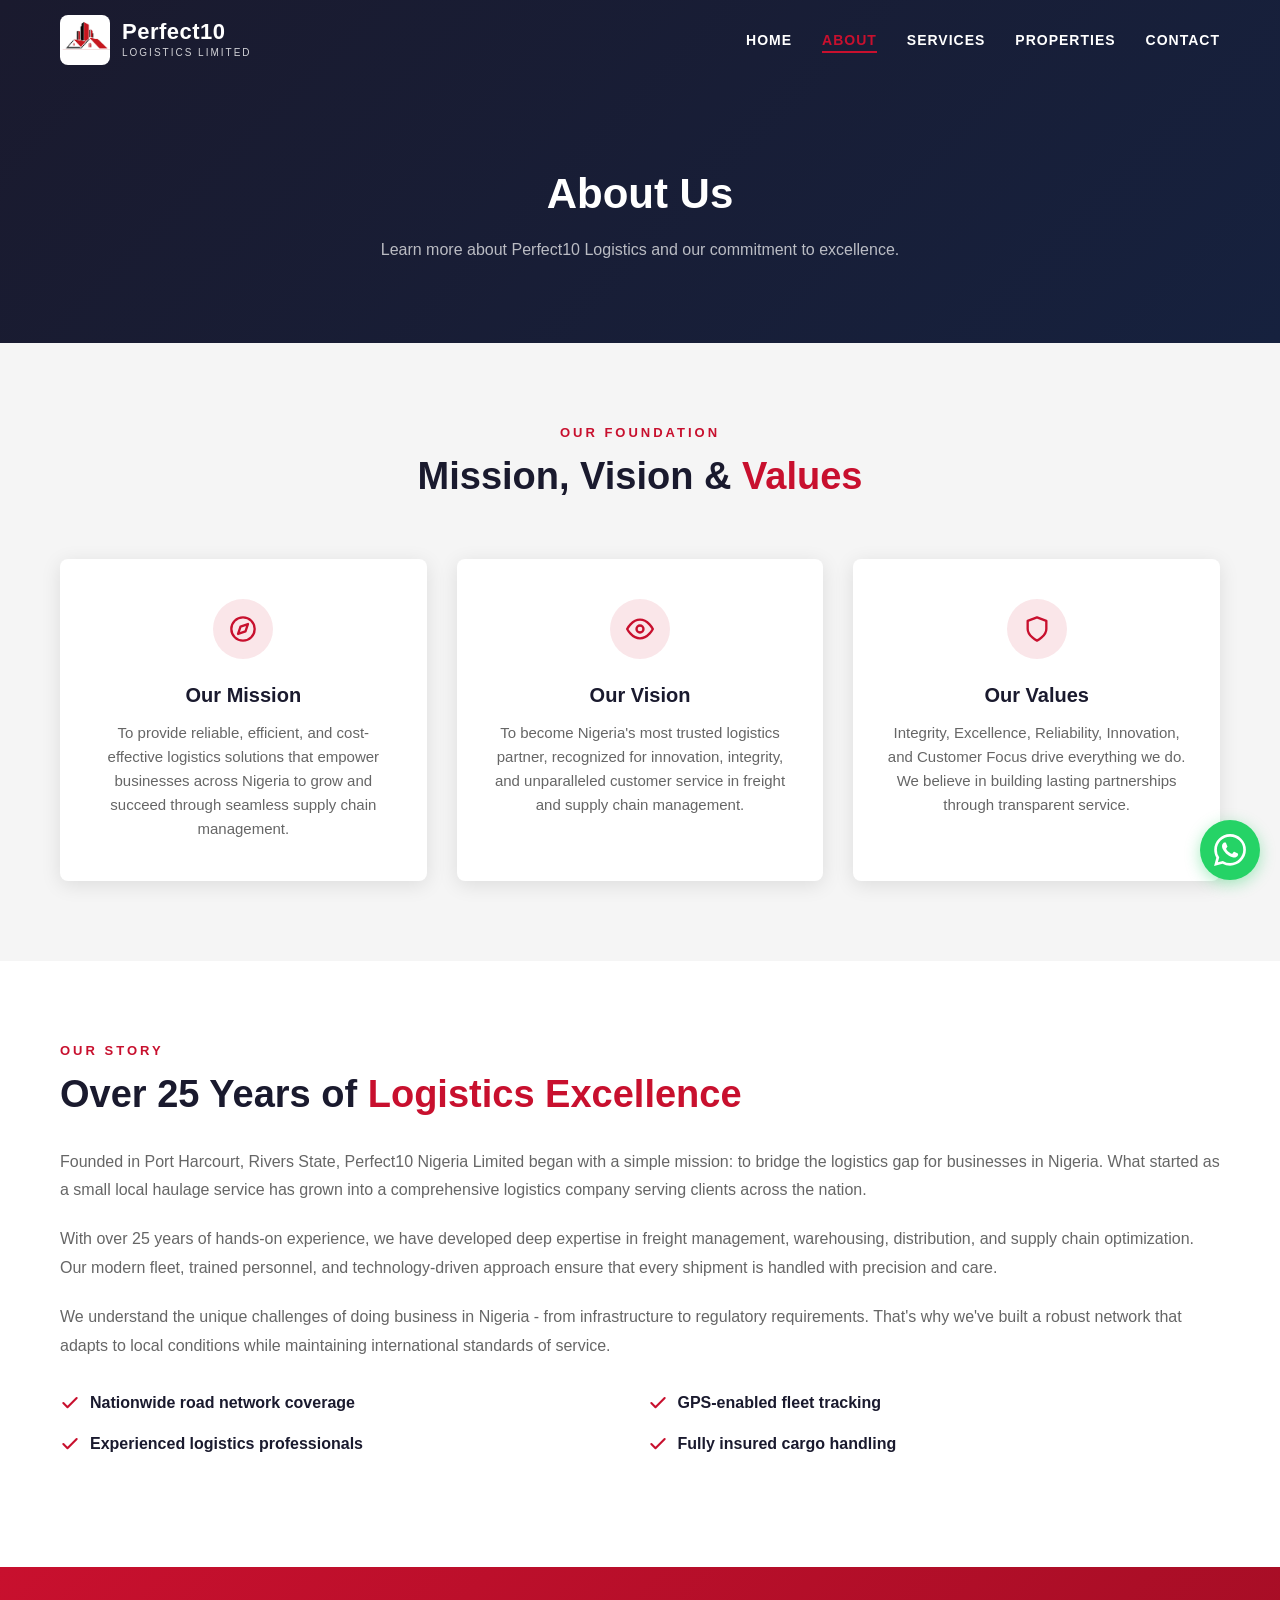
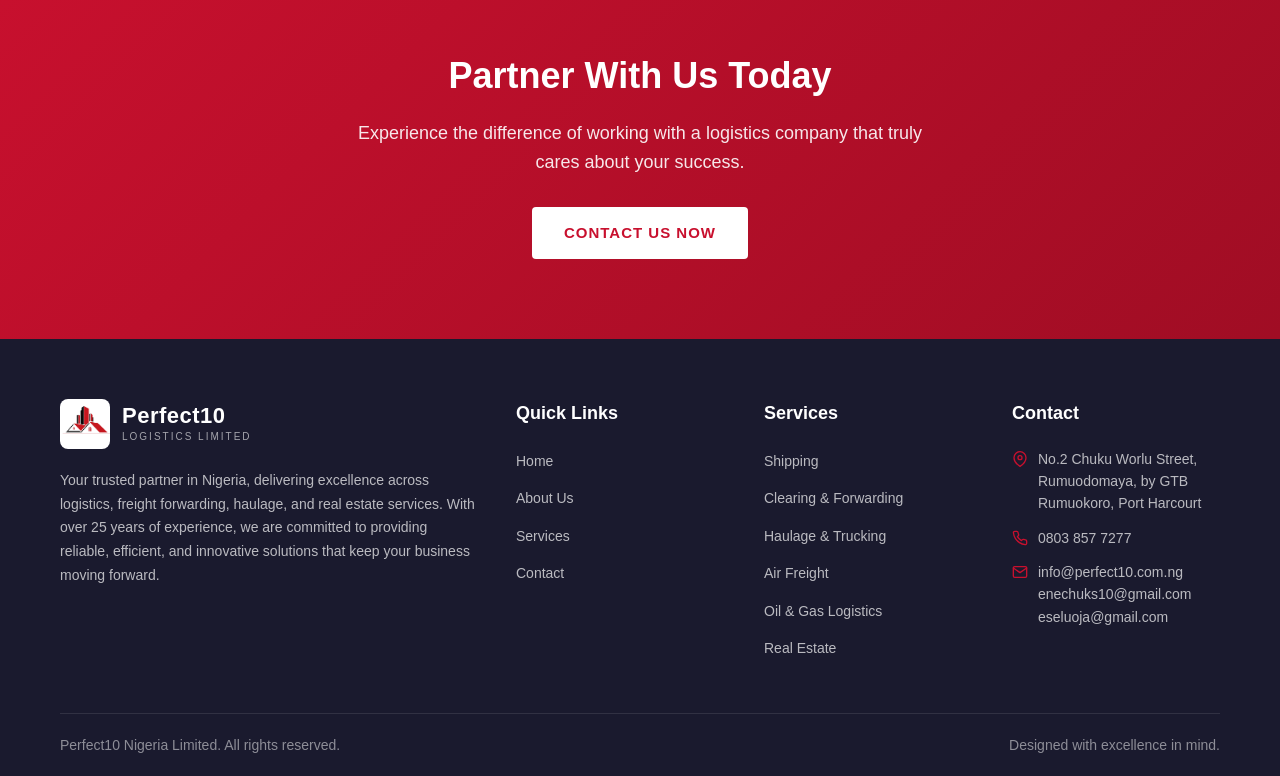
==== commit 4daf8474: "Update footer description" ====
--- a/about.html
+++ b/about.html
@@ -130,7 +130,7 @@
               <span class="logo-tagline">Logistics Limited</span>
             </div>
           </a>
-          <p>Your trusted partner in Nigeria — delivering excellence in logistics, real estate, and supply chain solutions.</p>
+          <p>Your trusted partner in Nigeria, delivering excellence across logistics, freight forwarding, haulage, and real estate services. With over 25 years of experience, we are committed to providing reliable, efficient, and innovative solutions that keep your business moving forward.</p>
         </div>
         <div class="footer-col">
           <h4 class="footer-title">Quick Links</h4>
